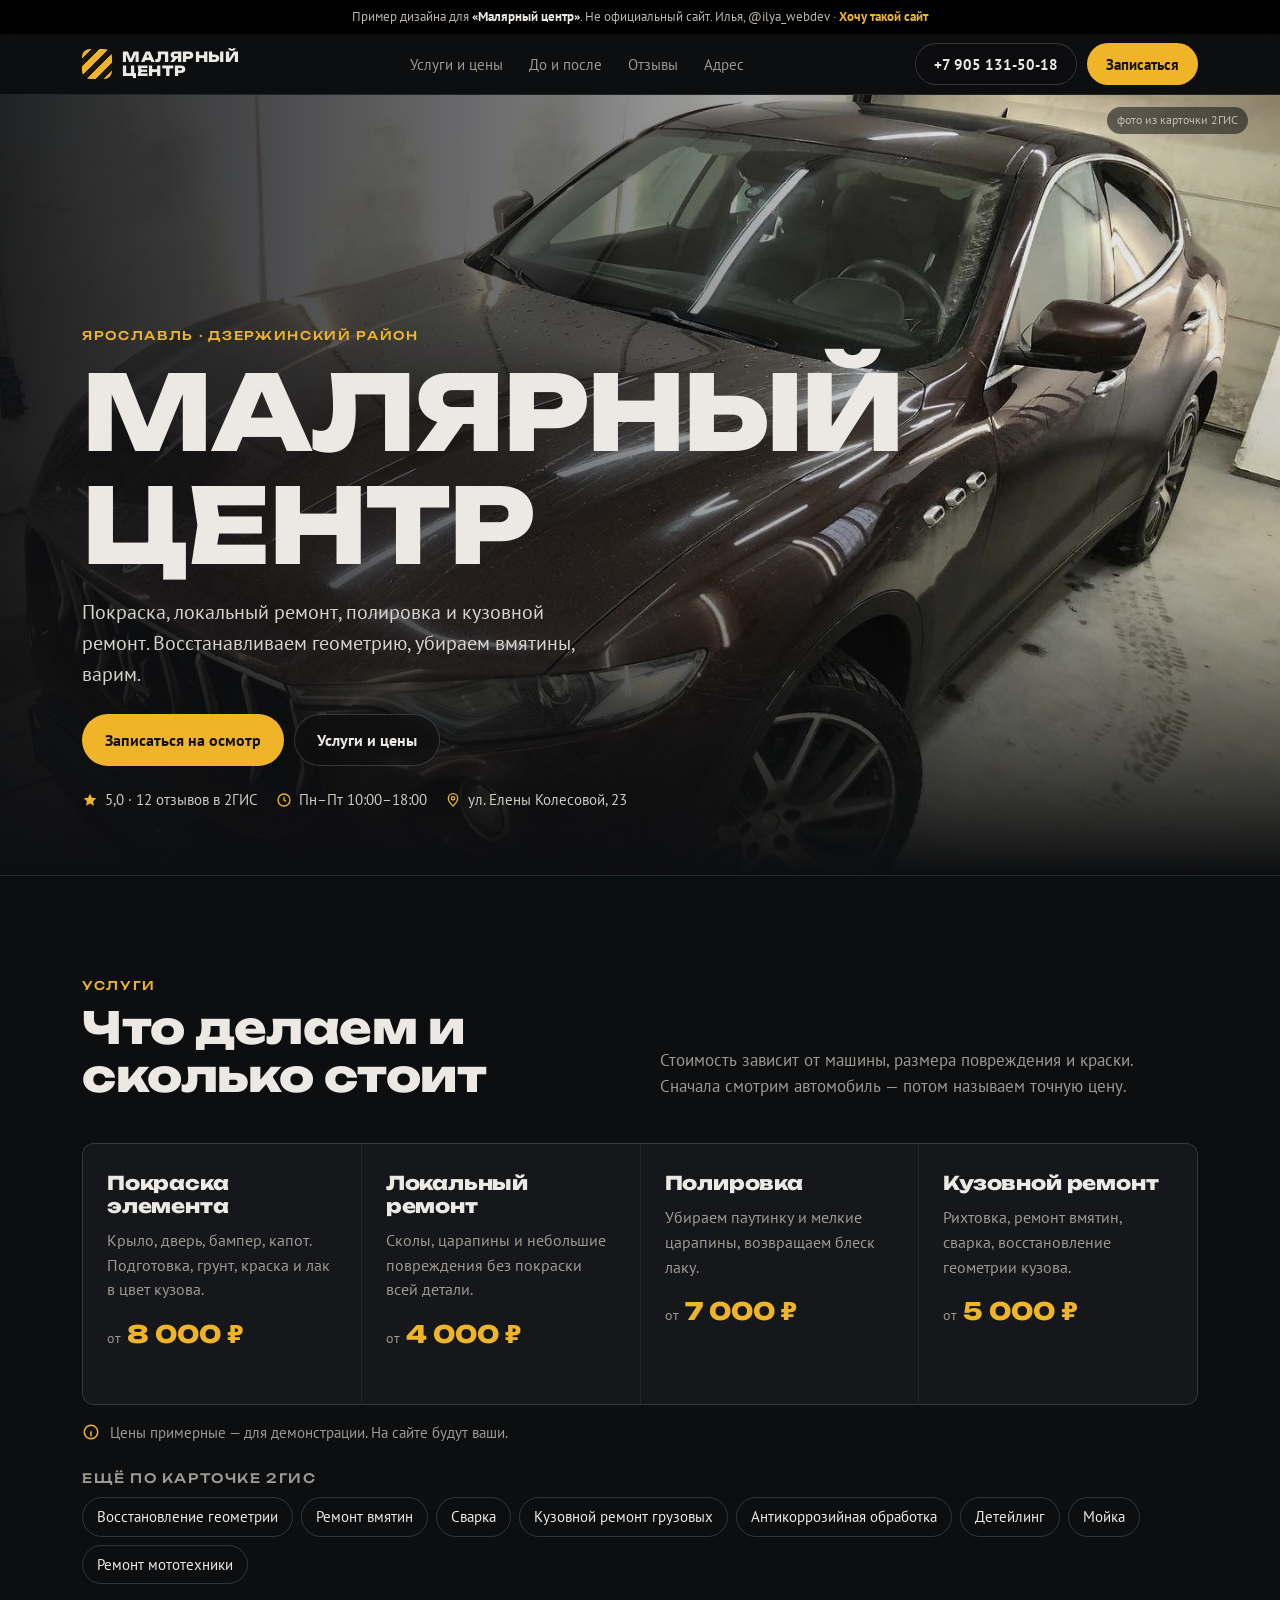
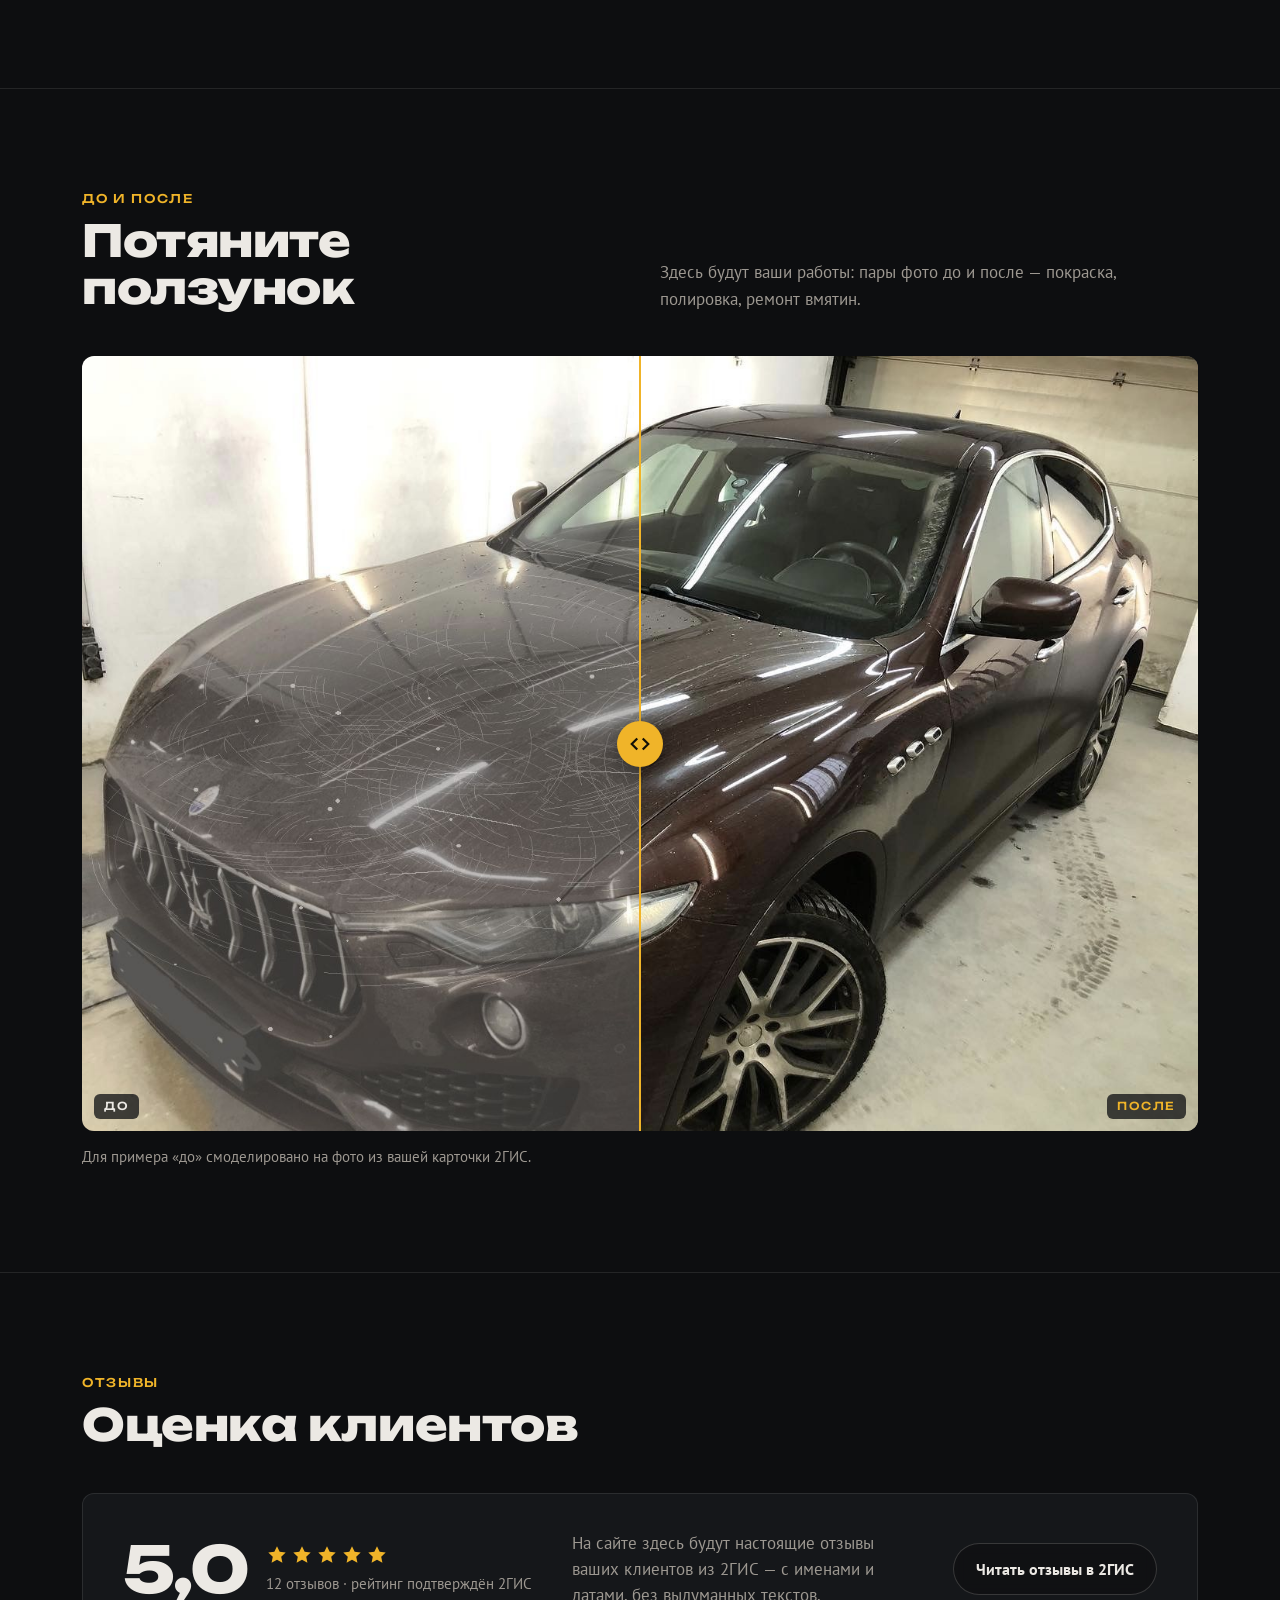
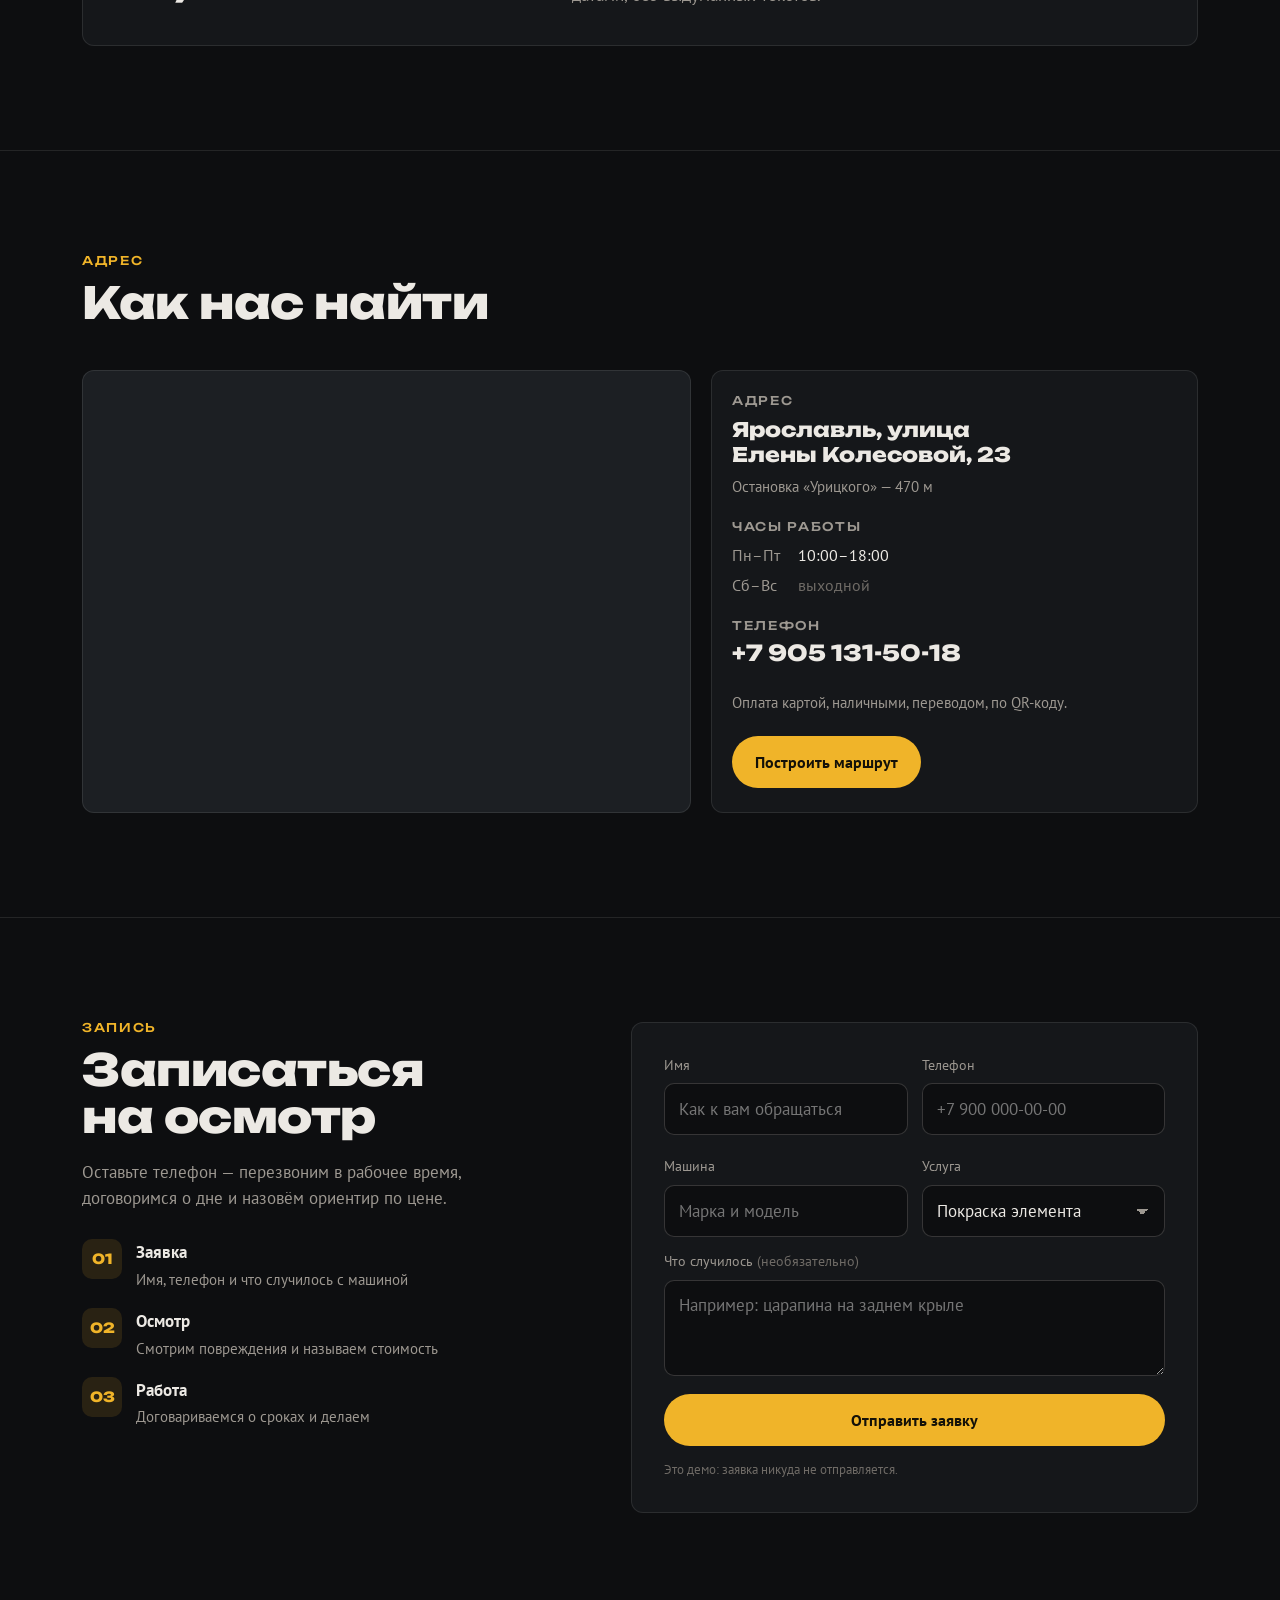
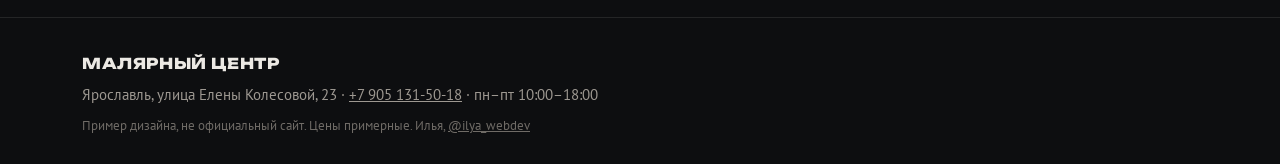
==== malyarnyy-2c8e/index.html @ be18c0d3 "Демо: malyarnyy-2c8e" ====
<!doctype html>
<html lang="ru">
<head>
<meta charset="utf-8">
<meta name="viewport" content="width=device-width, initial-scale=1, viewport-fit=cover">
<meta name="robots" content="noindex, nofollow">
<meta name="theme-color" content="#0d0e10">
<title>Малярный центр — покраска и кузовной ремонт · Ярославль</title>
<link rel="preload" as="image" href="img/car-m.jpg" media="(max-width: 760px)">
<link rel="preload" as="image" href="img/car.jpg" media="(min-width: 761px)">
<link rel="stylesheet" href="fonts/fonts.css">
<style>
:root{
  --bg:#0d0e10; --panel:#15171a; --panel-2:#1c1f23; --line:rgba(236,233,228,.1); --line-2:rgba(236,233,228,.18);
  --ink:#ece9e4; --muted:#9d9891; --dim:#6f6b66;
  --accent:#f0b429; --accent-ink:#141108; --accent-soft:rgba(240,180,41,.12);
  --head:"Unbounded",system-ui,sans-serif; --body:"PT Sans",system-ui,sans-serif;
  --r:12px; --pad:16px; --max:1180px;
}
*,*::before,*::after{box-sizing:border-box}
html{-webkit-text-size-adjust:100%;scroll-behavior:smooth;scroll-padding-top:72px}
body{margin:0;background:var(--bg);color:var(--ink);font:17px/1.55 var(--body);-webkit-font-smoothing:antialiased;
  padding-bottom:calc(76px + env(safe-area-inset-bottom))}
img{display:block;max-width:100%}
a{color:inherit}
h1,h2,h3{font-family:var(--head);font-weight:800;letter-spacing:-.01em;margin:0;line-height:1.08}
h2{font-size:clamp(26px,6.4vw,44px)}
.wrap{max-width:var(--max);margin:0 auto;padding:0 var(--pad)}
.eyebrow{font:500 12px/1 var(--head);letter-spacing:.14em;text-transform:uppercase;color:var(--accent)}
.muted{color:var(--muted)}
section{padding:64px 0;border-top:1px solid var(--line)}
.sec-head{display:grid;gap:12px;margin-bottom:28px}
.sec-head p{margin:0;max-width:58ch;color:var(--muted)}

/* кнопки */
.btn{display:inline-flex;align-items:center;justify-content:center;gap:10px;min-height:52px;padding:0 22px;border-radius:999px;
  font:700 16px/1 var(--body);text-decoration:none;border:1px solid transparent;cursor:pointer;white-space:nowrap;
  transition:transform .15s ease,background-color .2s ease,border-color .2s ease}
.btn:active{transform:scale(.98)}
.btn-primary{background:var(--accent);color:var(--accent-ink)}
.btn-primary:hover{background:#ffc53d}
.btn-ghost{background:rgba(13,14,16,.55);color:var(--ink);border-color:var(--line-2);-webkit-backdrop-filter:blur(6px);backdrop-filter:blur(6px)}
.btn-ghost:hover{border-color:var(--ink)}
.btn svg{width:18px;height:18px;flex:none}
:focus-visible{outline:2px solid var(--accent);outline-offset:3px}

/* плашка демо */
.demo{background:#000;color:#b9b4ad;font-size:13px;line-height:1.4;padding:8px var(--pad);text-align:center}
.demo b{color:var(--ink);font-weight:700}
.demo a{color:var(--accent);font-weight:700;text-decoration:none;white-space:nowrap}

/* шапка */
.top{position:sticky;top:0;z-index:20;background:rgba(13,14,16,.86);-webkit-backdrop-filter:blur(10px);backdrop-filter:blur(10px);
  border-bottom:1px solid var(--line)}
.top .wrap{display:flex;align-items:center;justify-content:space-between;gap:12px;height:60px}
.logo{display:flex;align-items:center;gap:10px;text-decoration:none;font:800 14px/1.05 var(--head);letter-spacing:.04em;text-transform:uppercase}
.logo i{width:30px;height:30px;border-radius:8px;background:repeating-linear-gradient(-45deg,var(--accent) 0 6px,#1a1708 6px 12px);flex:none}
.top nav{display:none;gap:26px;font-size:15px}
.top nav a{text-decoration:none;color:var(--muted)}
.top nav a:hover{color:var(--ink)}
.top .btn{min-height:42px;padding:0 18px;font-size:15px}
.top .call,.top .btn-primary{display:none}

/* первый экран */
/* телефон: фото целиком сверху, текст наезжает на его затемнённый низ; от 900 px — фото на весь первый экран */
.hero{position:relative;overflow:hidden;border-top:0;padding:0}
.hero picture{position:relative;display:block}
.hero picture img{width:100%;height:auto;aspect-ratio:1440/1000;object-fit:cover}
.hero picture::after{content:"";position:absolute;inset:0;background:linear-gradient(180deg,rgba(13,14,16,0) 45%,var(--bg) 100%)}
.hero .wrap{position:relative;z-index:1;width:100%;margin-top:-56px;padding-bottom:36px}
.hero h1{font-size:clamp(40px,11.5vw,104px);text-transform:uppercase;letter-spacing:-.02em;margin:14px 0 16px}
.hero p.lead{margin:0 0 24px;max-width:46ch;font-size:18px;color:#d7d3cd}
.hero .actions{display:grid;gap:10px}
.facts{display:flex;flex-wrap:wrap;gap:8px 18px;margin-top:22px;font-size:15px;color:#cfcac3}
.facts span{display:inline-flex;align-items:center;gap:7px}
.facts svg{width:16px;height:16px;color:var(--accent)}
.photo-note{position:absolute;right:var(--pad);top:12px;z-index:2;font-size:12px;color:rgba(236,233,228,.7);
  background:rgba(13,14,16,.55);padding:4px 10px;border-radius:999px}

/* услуги */
.services{display:grid;gap:1px;background:var(--line);border:1px solid var(--line);border-radius:var(--r);overflow:hidden}
.svc{background:var(--panel);padding:22px 20px;display:grid;gap:10px;align-content:start}
.svc h3{font-size:19px;line-height:1.2}
.svc p{margin:0;color:var(--muted);font-size:16px}
.price{display:flex;align-items:baseline;gap:6px;margin-top:4px;font-family:var(--head);font-weight:500}
.price small{font:400 14px var(--body);color:var(--muted)}
.price b{font-size:24px;font-weight:800;color:var(--accent)}
.price-note{display:flex;gap:10px;align-items:flex-start;margin:16px 0 0;font-size:15px;color:var(--muted)}
.price-note svg{width:18px;height:18px;flex:none;margin-top:2px;color:var(--accent)}
.also{margin-top:28px}
.also h3{font:500 13px/1 var(--head);letter-spacing:.12em;text-transform:uppercase;color:var(--muted);margin-bottom:12px}
.chips{display:flex;flex-wrap:wrap;gap:8px}
.chips span{border:1px solid var(--line-2);border-radius:999px;padding:7px 14px;font-size:15px}

/* до / после */
.ba{position:relative;border-radius:var(--r);overflow:hidden;aspect-ratio:1440/1000;background:#222;user-select:none;-webkit-user-select:none;touch-action:pan-y}
.ba img{position:absolute;inset:0;width:100%;height:100%;object-fit:cover;pointer-events:none}
.ba .after{clip-path:inset(0 0 0 var(--pos,50%))}
.ba .handle{position:absolute;top:0;bottom:0;left:var(--pos,50%);width:2px;margin-left:-1px;background:var(--accent);pointer-events:none}
.ba .knob{position:absolute;top:50%;left:50%;width:46px;height:46px;margin:-23px 0 0 -23px;border-radius:50%;background:var(--accent);
  color:var(--accent-ink);display:grid;place-items:center;box-shadow:0 6px 24px rgba(0,0,0,.45)}
.ba .knob svg{width:22px;height:22px}
.ba .tag{position:absolute;bottom:12px;font:500 11px/1 var(--head);letter-spacing:.14em;text-transform:uppercase;
  background:rgba(13,14,16,.75);padding:7px 10px;border-radius:6px;pointer-events:none}
.ba .tag.l{left:12px}.ba .tag.r{right:12px;color:var(--accent)}
.ba input{position:absolute;inset:0;width:100%;height:100%;margin:0;opacity:0;cursor:ew-resize}
.ba-note{margin:14px 0 0;font-size:15px;color:var(--muted)}

/* отзывы */
.rating{display:grid;gap:24px;background:var(--panel);border:1px solid var(--line);border-radius:var(--r);padding:28px 22px}
.score{display:flex;align-items:center;gap:18px}
.score b{font:800 64px/1 var(--head);letter-spacing:-.03em}
.stars{display:flex;gap:3px;color:var(--accent)}
.stars svg{width:22px;height:22px}
.score .muted{font-size:15px;margin-top:6px}
.rating p{margin:0;color:var(--muted);max-width:52ch}

/* адрес */
.place{display:grid;gap:20px}
.map{border-radius:var(--r);overflow:hidden;border:1px solid var(--line);aspect-ratio:4/3;background:var(--panel-2)}
.map iframe{width:100%;height:100%;border:0;filter:grayscale(.35) contrast(1.05)}
.info{display:grid;gap:22px;background:var(--panel);border:1px solid var(--line);border-radius:var(--r);padding:24px 20px}
.info h3{font:500 12px/1 var(--head);letter-spacing:.14em;text-transform:uppercase;color:var(--muted);margin-bottom:10px}
.info .addr{font:800 20px/1.25 var(--head)}
.hours{display:grid;grid-template-columns:auto 1fr;gap:6px 18px;margin:0;font-size:16px}
.hours dt{color:var(--muted)}
.hours dd{margin:0}
.hours .off{color:var(--dim)}
.info .row{display:flex;flex-wrap:wrap;gap:10px}
.tel{font:800 22px/1 var(--head);text-decoration:none}
.pay{margin:0;color:var(--muted);font-size:15px}

/* запись */
.book{display:grid;gap:28px}
form{display:grid;gap:14px;background:var(--panel);border:1px solid var(--line);border-radius:var(--r);padding:22px 18px}
label{display:grid;gap:7px;align-content:start;font-size:14px;color:var(--muted)}
a[href^="tel:"]{white-space:nowrap}
input,select,textarea{width:100%;min-height:52px;padding:13px 14px;border-radius:10px;border:1px solid var(--line-2);background:var(--bg);
  color:var(--ink);font:17px/1.3 var(--body);-webkit-appearance:none;appearance:none}
textarea{min-height:96px;resize:vertical}
select{background-image:linear-gradient(45deg,transparent 50%,var(--muted) 50%),linear-gradient(135deg,var(--muted) 50%,transparent 50%);
  background-position:calc(100% - 22px) 23px,calc(100% - 16px) 23px;background-size:6px 6px;background-repeat:no-repeat;padding-right:40px}
input:focus,select:focus,textarea:focus{outline:none;border-color:var(--accent);box-shadow:0 0 0 3px var(--accent-soft)}
input[aria-invalid="true"]{border-color:#e5484d}
.err{color:#ff7b7f;font-size:13px;min-height:0}
.two{display:grid;gap:14px}
form .btn{width:100%;margin-top:4px}
.legal{margin:0;font-size:13px;color:var(--dim)}
.done{display:none;text-align:center;padding:36px 18px;gap:12px;justify-items:center}
.done .ok{width:56px;height:56px;border-radius:50%;background:var(--accent);color:var(--accent-ink);display:grid;place-items:center}
.done .ok svg{width:28px;height:28px}
.done h3{font-size:22px}
.done p{margin:0;color:var(--muted)}
form.sent>*:not(.done){display:none}
form.sent .done{display:grid}
.steps{display:grid;gap:16px;margin:0;padding:0;list-style:none;counter-reset:s}
.steps li{display:grid;grid-template-columns:40px 1fr;gap:14px;align-items:start;counter-increment:s}
.steps li::before{content:counter(s,decimal-leading-zero);font:800 14px/40px var(--head);text-align:center;border-radius:10px;
  background:var(--accent-soft);color:var(--accent);height:40px}
.steps b{display:block;font-size:17px}
.steps span{color:var(--muted);font-size:15px}

/* подвал */
footer{border-top:1px solid var(--line);padding:36px 0 28px;color:var(--muted);font-size:15px}
footer .wrap{display:grid;gap:10px}
footer b{color:var(--ink);font:800 15px var(--head);text-transform:uppercase;letter-spacing:.04em}
footer small{color:var(--dim);font-size:13px}

/* нижняя панель на телефоне */
.dock{position:fixed;left:0;right:0;bottom:0;z-index:30;display:grid;grid-template-columns:1fr 1.4fr;gap:10px;
  padding:10px var(--pad) calc(10px + env(safe-area-inset-bottom));background:rgba(13,14,16,.94);border-top:1px solid var(--line);
  -webkit-backdrop-filter:blur(10px);backdrop-filter:blur(10px)}
.dock .btn{min-height:50px;padding:0 12px}

@media (min-width:600px){
  .hero .actions{display:flex;flex-wrap:wrap}
  .services{grid-template-columns:1fr 1fr}
  .two{grid-template-columns:1fr 1fr}
}
@media (min-width:900px){
  :root{--pad:32px}
  body{padding-bottom:0}
  .dock{display:none}
  .top nav{display:flex}
  .top .call,.top .btn-primary{display:inline-flex}
  .hero{min-height:min(88vh,780px);display:flex;align-items:flex-end}
  .hero picture{position:absolute;inset:0}
  .hero picture img{height:100%;aspect-ratio:auto;object-position:40% 45%}
  .hero picture::after{background:linear-gradient(90deg,rgba(13,14,16,.92) 0%,rgba(13,14,16,.55) 45%,rgba(13,14,16,.1) 75%),
    linear-gradient(180deg,rgba(13,14,16,0) 60%,var(--bg) 100%)}
  .hero .wrap{margin-top:0;padding-top:140px}
  section{padding:104px 0}
  .sec-head{grid-template-columns:1fr 1fr;align-items:end;gap:40px;margin-bottom:44px}
  .services{grid-template-columns:repeat(4,1fr)}
  .svc{padding:28px 24px;min-height:260px}
  .rating{grid-template-columns:auto 1fr auto;align-items:center;gap:40px;padding:36px 40px}
  .place{grid-template-columns:1.25fr 1fr;align-items:stretch}
  .map{aspect-ratio:auto;min-height:440px}
  .book{grid-template-columns:1fr 1.15fr;gap:56px;align-items:start}
  form{padding:32px}
  .hero .wrap{padding-bottom:64px}
  .hero p.lead{font-size:20px}
}
@media (prefers-reduced-motion:reduce){*{transition:none!important;scroll-behavior:auto!important}}
</style>
</head>
<body>

<div class="demo">Пример дизайна для <b>«Малярный центр»</b>. Не официальный сайт. Илья, @ilya_webdev · <a href="https://t.me/ilya_webdev" target="_blank" rel="noopener">Хочу такой сайт</a></div>

<header class="top">
  <div class="wrap">
    <a class="logo" href="#top"><i aria-hidden="true"></i><span>Малярный<br>центр</span></a>
    <nav aria-label="Разделы">
      <a href="#services">Услуги и цены</a><a href="#ba">До и после</a><a href="#reviews">Отзывы</a><a href="#place">Адрес</a>
    </nav>
    <div class="row" style="display:flex;gap:10px">
      <a class="btn btn-ghost call" href="tel:+79051315018">+7 905 131-50-18</a>
      <a class="btn btn-primary" href="#book">Записаться</a>
    </div>
  </div>
</header>

<main id="top">
  <section class="hero">
    <picture>
      <source media="(min-width: 761px)" srcset="img/car.jpg">
      <img src="img/car-m.jpg" alt="Автомобиль после покраски и полировки в боксе Малярного центра" width="820" height="569" fetchpriority="high">
    </picture>
    <span class="photo-note">фото из карточки 2ГИС</span>
    <div class="wrap">
      <div class="eyebrow">Ярославль · Дзержинский район</div>
      <h1>Малярный<br>центр</h1>
      <p class="lead">Покраска, локальный ремонт, полировка и кузовной ремонт. Восстанавливаем геометрию, убираем вмятины, варим.</p>
      <div class="actions">
        <a class="btn btn-primary" href="#book">Записаться на осмотр</a>
        <a class="btn btn-ghost" href="#services">Услуги и цены</a>
      </div>
      <div class="facts">
        <span><svg viewBox="0 0 24 24" fill="currentColor" aria-hidden="true"><path d="M12 2.5l2.9 6 6.6.8-4.9 4.6 1.3 6.6L12 17.3l-5.9 3.2 1.3-6.6-4.9-4.6 6.6-.8z"/></svg>5,0 · 12 отзывов в 2ГИС</span>
        <span><svg viewBox="0 0 24 24" fill="none" stroke="currentColor" stroke-width="2" aria-hidden="true"><circle cx="12" cy="12" r="9"/><path d="M12 7v5l3 2"/></svg>Пн–Пт 10:00–18:00</span>
        <span><svg viewBox="0 0 24 24" fill="none" stroke="currentColor" stroke-width="2" aria-hidden="true"><path d="M12 21s-7-6.2-7-11.5A7 7 0 0 1 19 9.5C19 14.8 12 21 12 21z"/><circle cx="12" cy="9.5" r="2.5"/></svg>ул. Елены Колесовой, 23</span>
      </div>
    </div>
  </section>

  <section id="services">
    <div class="wrap">
      <div class="sec-head">
        <div><div class="eyebrow">Услуги</div><h2 style="margin-top:12px">Что делаем и сколько стоит</h2></div>
        <p>Стоимость зависит от машины, размера повреждения и краски. Сначала смотрим автомобиль — потом называем точную цену.</p>
      </div>
      <div class="services">
        <article class="svc">
          <h3>Покраска элемента</h3>
          <p>Крыло, дверь, бампер, капот. Подготовка, грунт, краска и лак в цвет кузова.</p>
          <div class="price"><small>от</small><b>8&nbsp;000&nbsp;₽</b></div>
        </article>
        <article class="svc">
          <h3>Локальный ремонт</h3>
          <p>Сколы, царапины и небольшие повреждения без покраски всей детали.</p>
          <div class="price"><small>от</small><b>4&nbsp;000&nbsp;₽</b></div>
        </article>
        <article class="svc">
          <h3>Полировка</h3>
          <p>Убираем паутинку и мелкие царапины, возвращаем блеск лаку.</p>
          <div class="price"><small>от</small><b>7&nbsp;000&nbsp;₽</b></div>
        </article>
        <article class="svc">
          <h3>Кузовной ремонт</h3>
          <p>Рихтовка, ремонт вмятин, сварка, восстановление геометрии кузова.</p>
          <div class="price"><small>от</small><b>5&nbsp;000&nbsp;₽</b></div>
        </article>
      </div>
      <p class="price-note"><svg viewBox="0 0 24 24" fill="none" stroke="currentColor" stroke-width="2" aria-hidden="true"><circle cx="12" cy="12" r="9"/><path d="M12 8h.01M11 12h1v5h1"/></svg>Цены примерные — для демонстрации. На сайте будут ваши.</p>
      <div class="also">
        <h3>Ещё по карточке 2ГИС</h3>
        <div class="chips">
          <span>Восстановление геометрии</span><span>Ремонт вмятин</span><span>Сварка</span><span>Кузовной ремонт грузовых</span>
          <span>Антикоррозийная обработка</span><span>Детейлинг</span><span>Мойка</span><span>Ремонт мототехники</span>
        </div>
      </div>
    </div>
  </section>

  <section id="ba">
    <div class="wrap">
      <div class="sec-head">
        <div><div class="eyebrow">До и после</div><h2 style="margin-top:12px">Потяните ползунок</h2></div>
        <p>Здесь будут ваши работы: пары фото до и после — покраска, полировка, ремонт вмятин.</p>
      </div>
      <div class="ba" style="--pos:50%">
        <img src="img/before-m.jpg" srcset="img/before-m.jpg 820w, img/before.jpg 1440w" sizes="(min-width: 1180px) 1116px, 100vw" alt="До: тусклый лак с царапинами" loading="lazy" width="820" height="569">
        <img class="after" src="img/car-m.jpg" srcset="img/car-m.jpg 820w, img/car.jpg 1440w" sizes="(min-width: 1180px) 1116px, 100vw" alt="После: блестящий лак без царапин" loading="lazy" width="820" height="569">
        <span class="tag l">До</span><span class="tag r">После</span>
        <div class="handle"><div class="knob"><svg viewBox="0 0 24 24" fill="none" stroke="currentColor" stroke-width="2.4" aria-hidden="true"><path d="M9 6l-6 6 6 6M15 6l6 6-6 6"/></svg></div></div>
        <input type="range" min="0" max="100" value="50" aria-label="Сравнить до и после">
      </div>
      <p class="ba-note">Для примера «до» смоделировано на фото из вашей карточки 2ГИС.</p>
    </div>
  </section>

  <section id="reviews">
    <div class="wrap">
      <div class="sec-head">
        <div><div class="eyebrow">Отзывы</div><h2 style="margin-top:12px">Оценка клиентов</h2></div>
      </div>
      <div class="rating">
        <div class="score">
          <b>5,0</b>
          <div>
            <div class="stars" aria-label="5 из 5">
              <svg viewBox="0 0 24 24" fill="currentColor" aria-hidden="true"><path d="M12 2.5l2.9 6 6.6.8-4.9 4.6 1.3 6.6L12 17.3l-5.9 3.2 1.3-6.6-4.9-4.6 6.6-.8z"/></svg>
              <svg viewBox="0 0 24 24" fill="currentColor" aria-hidden="true"><path d="M12 2.5l2.9 6 6.6.8-4.9 4.6 1.3 6.6L12 17.3l-5.9 3.2 1.3-6.6-4.9-4.6 6.6-.8z"/></svg>
              <svg viewBox="0 0 24 24" fill="currentColor" aria-hidden="true"><path d="M12 2.5l2.9 6 6.6.8-4.9 4.6 1.3 6.6L12 17.3l-5.9 3.2 1.3-6.6-4.9-4.6 6.6-.8z"/></svg>
              <svg viewBox="0 0 24 24" fill="currentColor" aria-hidden="true"><path d="M12 2.5l2.9 6 6.6.8-4.9 4.6 1.3 6.6L12 17.3l-5.9 3.2 1.3-6.6-4.9-4.6 6.6-.8z"/></svg>
              <svg viewBox="0 0 24 24" fill="currentColor" aria-hidden="true"><path d="M12 2.5l2.9 6 6.6.8-4.9 4.6 1.3 6.6L12 17.3l-5.9 3.2 1.3-6.6-4.9-4.6 6.6-.8z"/></svg>
            </div>
            <div class="muted">12 отзывов · рейтинг подтверждён 2ГИС</div>
          </div>
        </div>
        <p>На сайте здесь будут настоящие отзывы ваших клиентов из 2ГИС — с именами и датами, без выдуманных текстов.</p>
        <a class="btn btn-ghost" href="https://2gis.ru/yaroslavl/firm/70000001117262435/tab/reviews" target="_blank" rel="noopener">Читать отзывы в 2ГИС</a>
      </div>
    </div>
  </section>

  <section id="place">
    <div class="wrap">
      <div class="sec-head">
        <div><div class="eyebrow">Адрес</div><h2 style="margin-top:12px">Как нас найти</h2></div>
      </div>
      <div class="place">
        <div class="map"><iframe loading="lazy" title="Карта: Ярославль, улица Елены Колесовой, 23"
          src="https://www.openstreetmap.org/export/embed.html?bbox=39.783554,57.671195,39.797554,57.678195&amp;layer=mapnik&amp;marker=57.674695,39.790554"></iframe></div>
        <div class="info">
          <div>
            <h3>Адрес</h3>
            <div class="addr">Ярославль, улица Елены&nbsp;Колесовой,&nbsp;23</div>
            <p class="pay" style="margin-top:8px">Остановка «Урицкого» — 470 м</p>
          </div>
          <div>
            <h3>Часы работы</h3>
            <dl class="hours">
              <dt>Пн–Пт</dt><dd>10:00–18:00</dd>
              <dt>Сб–Вс</dt><dd class="off">выходной</dd>
            </dl>
          </div>
          <div>
            <h3>Телефон</h3>
            <a class="tel" href="tel:+79051315018">+7 905 131-50-18</a>
          </div>
          <p class="pay">Оплата картой, наличными, переводом, по QR-коду.</p>
          <div class="row">
            <a class="btn btn-primary" href="https://2gis.ru/yaroslavl/firm/70000001117262435" target="_blank" rel="noopener">Построить маршрут</a>
          </div>
        </div>
      </div>
    </div>
  </section>

  <section id="book">
    <div class="wrap book">
      <div>
        <div class="eyebrow">Запись</div>
        <h2 style="margin:12px 0 18px">Записаться на&nbsp;осмотр</h2>
        <p class="muted" style="margin:0 0 28px;max-width:44ch">Оставьте телефон — перезвоним в рабочее время, договоримся о дне и назовём ориентир по цене.</p>
        <ol class="steps">
          <li><div><b>Заявка</b><span>Имя, телефон и что случилось с машиной</span></div></li>
          <li><div><b>Осмотр</b><span>Смотрим повреждения и называем стоимость</span></div></li>
          <li><div><b>Работа</b><span>Договариваемся о сроках и делаем</span></div></li>
        </ol>
      </div>
      <form id="form" novalidate>
        <div class="two">
          <label>Имя<input name="name" autocomplete="name" required maxlength="60" placeholder="Как к вам обращаться"></label>
          <label>Телефон<input name="phone" type="tel" inputmode="tel" autocomplete="tel" required maxlength="20" placeholder="+7 900 000-00-00"><span class="err" id="phone-err" aria-live="polite"></span></label>
        </div>
        <div class="two">
          <label>Машина<input name="car" maxlength="60" placeholder="Марка и модель"></label>
          <label>Услуга
            <select name="service">
              <option>Покраска элемента</option><option>Локальный ремонт</option><option>Полировка</option>
              <option>Кузовной ремонт</option><option>Пока не знаю — нужен осмотр</option>
            </select>
          </label>
        </div>
        <label><span>Что случилось <span style="color:var(--dim)">(необязательно)</span></span><textarea name="note" maxlength="500" placeholder="Например: царапина на заднем крыле"></textarea></label>
        <button class="btn btn-primary" type="submit">Отправить заявку</button>
        <p class="legal">Это демо: заявка никуда не отправляется.</p>
        <div class="done" role="status">
          <div class="ok"><svg viewBox="0 0 24 24" fill="none" stroke="currentColor" stroke-width="3" aria-hidden="true"><path d="M5 12.5l4.5 4.5L19 7.5"/></svg></div>
          <h3>Заявка отправлена</h3>
          <p>Перезвоним в рабочее время: пн–пт, 10:00–18:00.</p>
          <p style="font-size:13px;color:var(--dim)">Демо: на настоящем сайте заявка придёт вам в Telegram или на почту.</p>
        </div>
      </form>
    </div>
  </section>
</main>

<footer>
  <div class="wrap">
    <b>Малярный центр</b>
    <span>Ярославль, улица Елены Колесовой, 23 · <a href="tel:+79051315018">+7 905 131-50-18</a> · пн–пт 10:00–18:00</span>
    <small>Пример дизайна, не официальный сайт. Цены примерные. Илья, <a href="https://t.me/ilya_webdev" target="_blank" rel="noopener">@ilya_webdev</a></small>
  </div>
</footer>

<div class="dock">
  <a class="btn btn-ghost" href="tel:+79051315018"><svg viewBox="0 0 24 24" fill="none" stroke="currentColor" stroke-width="2" aria-hidden="true"><path d="M5 4h4l2 5-2.5 1.5a11 11 0 0 0 5 5L15 13l5 2v4a2 2 0 0 1-2 2A16 16 0 0 1 3 6a2 2 0 0 1 2-2"/></svg>Позвонить</a>
  <a class="btn btn-primary" href="#book">Записаться</a>
</div>

<script>
// до / после: ползунок двигает границу кадров
const ba = document.querySelector(".ba"), range = ba.querySelector("input");
range.addEventListener("input", () => ba.style.setProperty("--pos", range.value + "%"));

// запись: проверка телефона, в демо — только экран «заявка отправлена»
const form = document.getElementById("form"), phone = form.phone, err = document.getElementById("phone-err");
const okPhone = v => /^\d{10,11}$/.test(v.replace(/\D/g, ""));
phone.addEventListener("input", () => { if (okPhone(phone.value)) { phone.removeAttribute("aria-invalid"); err.textContent = ""; } });
form.addEventListener("submit", e => {
  e.preventDefault();
  if (!form.name.value.trim()) { form.name.focus(); form.name.setAttribute("aria-invalid", "true"); return; }
  form.name.removeAttribute("aria-invalid");
  if (!okPhone(phone.value)) { phone.setAttribute("aria-invalid", "true"); err.textContent = "Номер из 10–11 цифр"; phone.focus(); return; }
  form.classList.add("sent");
  form.scrollIntoView({ block: "center", behavior: matchMedia("(prefers-reduced-motion: reduce)").matches ? "auto" : "smooth" });
});
</script>
</body>
</html>
---- malyarnyy-2c8e/fonts/fonts.css ----
@font-face {
  font-family: 'Unbounded';
  font-style: normal;
  font-weight: 500;
  font-display: swap;
  src: url(Yq6W-LOTXCb04q32xlpwv8ZfrxE.woff2) format('woff2');
  unicode-range: U+0301, U+0400-045F, U+0490-0491, U+04B0-04B1, U+2116;
}
@font-face {
  font-family: 'Unbounded';
  font-style: normal;
  font-weight: 500;
  font-display: swap;
  src: url(Yq6W-LOTXCb04q32xlpwu8Zf.woff2) format('woff2');
  unicode-range: U+0000-00FF, U+0131, U+0152-0153, U+02BB-02BC, U+02C6, U+02DA, U+02DC, U+0304, U+0308, U+0329, U+2000-206F, U+20AC, U+2122, U+2191, U+2193, U+2212, U+2215, U+FEFF, U+FFFD;
}
@font-face {
  font-family: 'Unbounded';
  font-style: normal;
  font-weight: 800;
  font-display: swap;
  src: url(Yq6W-LOTXCb04q32xlpwv8ZfrxE.woff2) format('woff2');
  unicode-range: U+0301, U+0400-045F, U+0490-0491, U+04B0-04B1, U+2116;
}
@font-face {
  font-family: 'Unbounded';
  font-style: normal;
  font-weight: 800;
  font-display: swap;
  src: url(Yq6W-LOTXCb04q32xlpwu8Zf.woff2) format('woff2');
  unicode-range: U+0000-00FF, U+0131, U+0152-0153, U+02BB-02BC, U+02C6, U+02DA, U+02DC, U+0304, U+0308, U+0329, U+2000-206F, U+20AC, U+2122, U+2191, U+2193, U+2212, U+2215, U+FEFF, U+FFFD;
}
@font-face {
  font-family: 'PT Sans';
  font-style: normal;
  font-weight: 400;
  font-display: swap;
  src: url(jizaRExUiTo99u79D0aExdGM.woff2) format('woff2');
  unicode-range: U+0301, U+0400-045F, U+0490-0491, U+04B0-04B1, U+2116;
}
@font-face {
  font-family: 'PT Sans';
  font-style: normal;
  font-weight: 400;
  font-display: swap;
  src: url(jizaRExUiTo99u79D0KExQ.woff2) format('woff2');
  unicode-range: U+0000-00FF, U+0131, U+0152-0153, U+02BB-02BC, U+02C6, U+02DA, U+02DC, U+0304, U+0308, U+0329, U+2000-206F, U+20AC, U+2122, U+2191, U+2193, U+2212, U+2215, U+FEFF, U+FFFD;
}
@font-face {
  font-family: 'PT Sans';
  font-style: normal;
  font-weight: 700;
  font-display: swap;
  src: url(jizfRExUiTo99u79B_mh0OqtLQ0Z.woff2) format('woff2');
  unicode-range: U+0301, U+0400-045F, U+0490-0491, U+04B0-04B1, U+2116;
}
@font-face {
  font-family: 'PT Sans';
  font-style: normal;
  font-weight: 700;
  font-display: swap;
  src: url(jizfRExUiTo99u79B_mh0O6tLQ.woff2) format('woff2');
  unicode-range: U+0000-00FF, U+0131, U+0152-0153, U+02BB-02BC, U+02C6, U+02DA, U+02DC, U+0304, U+0308, U+0329, U+2000-206F, U+20AC, U+2122, U+2191, U+2193, U+2212, U+2215, U+FEFF, U+FFFD;
}
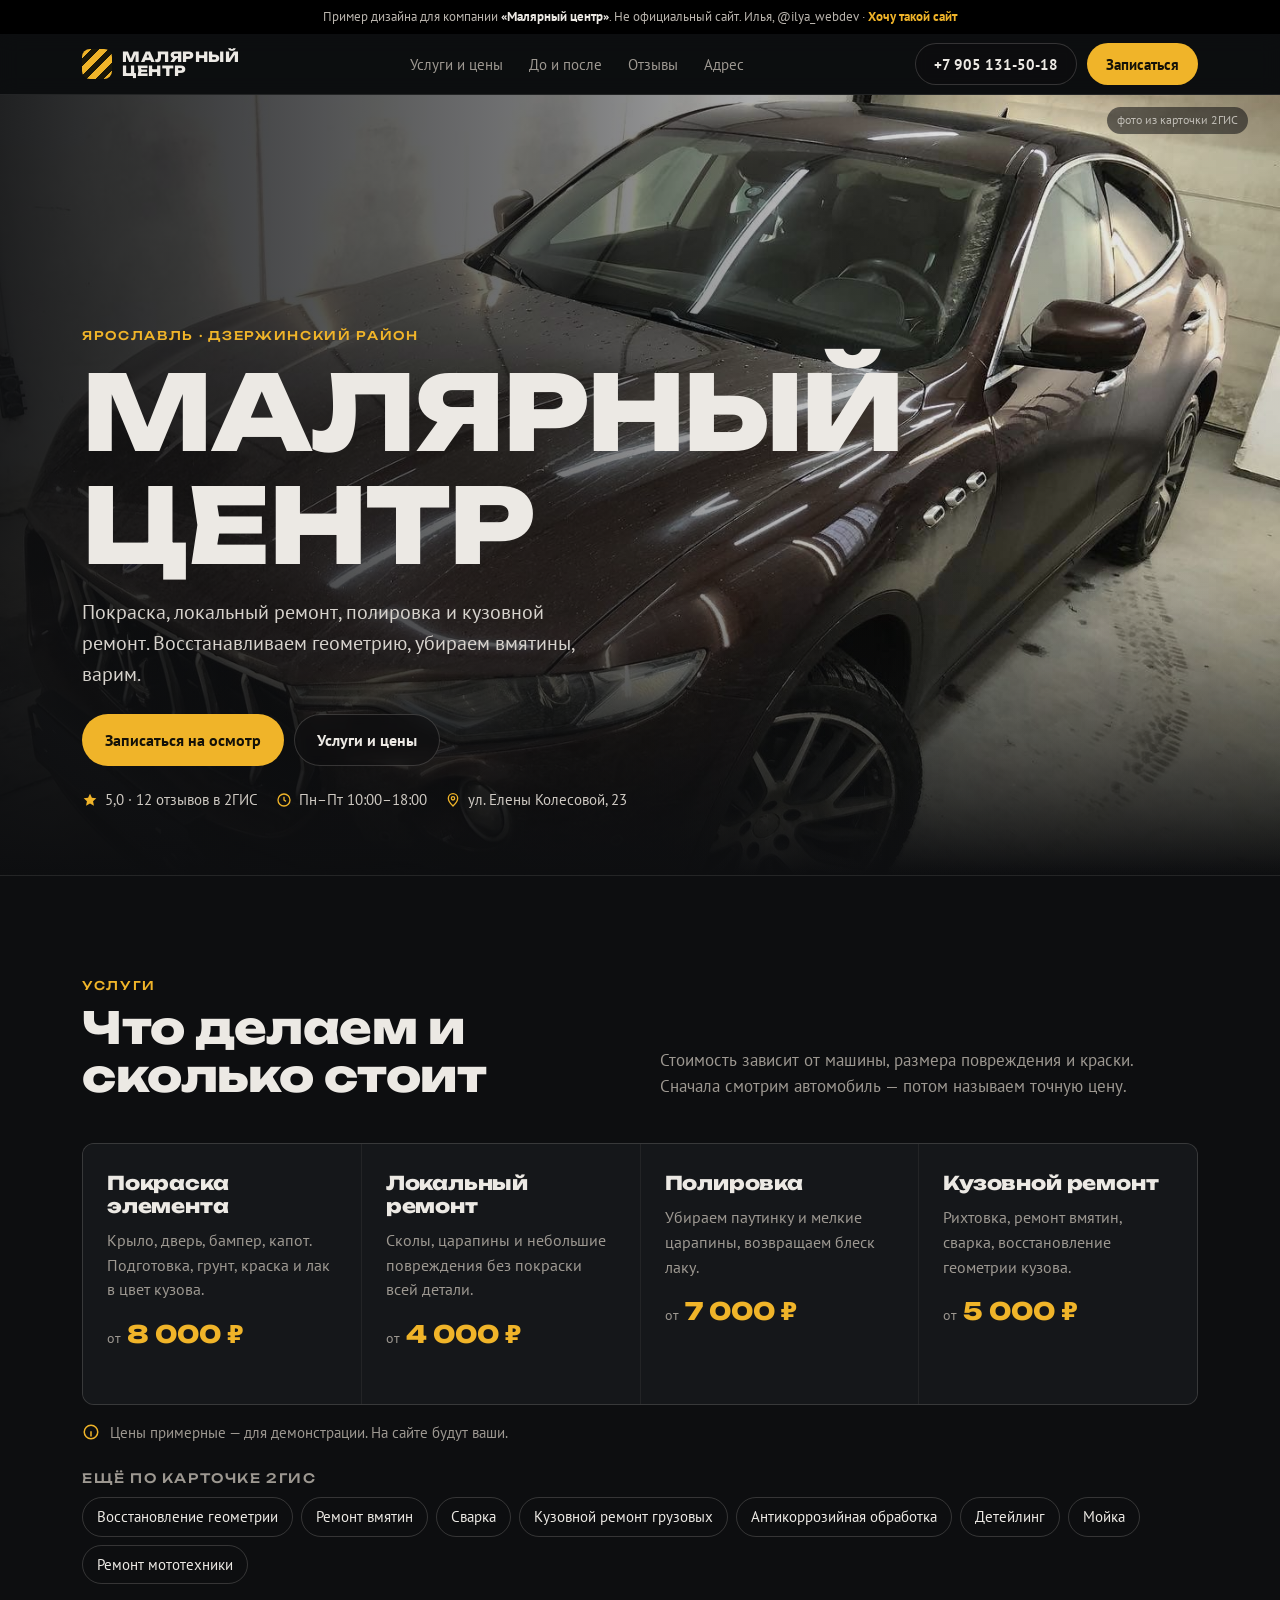
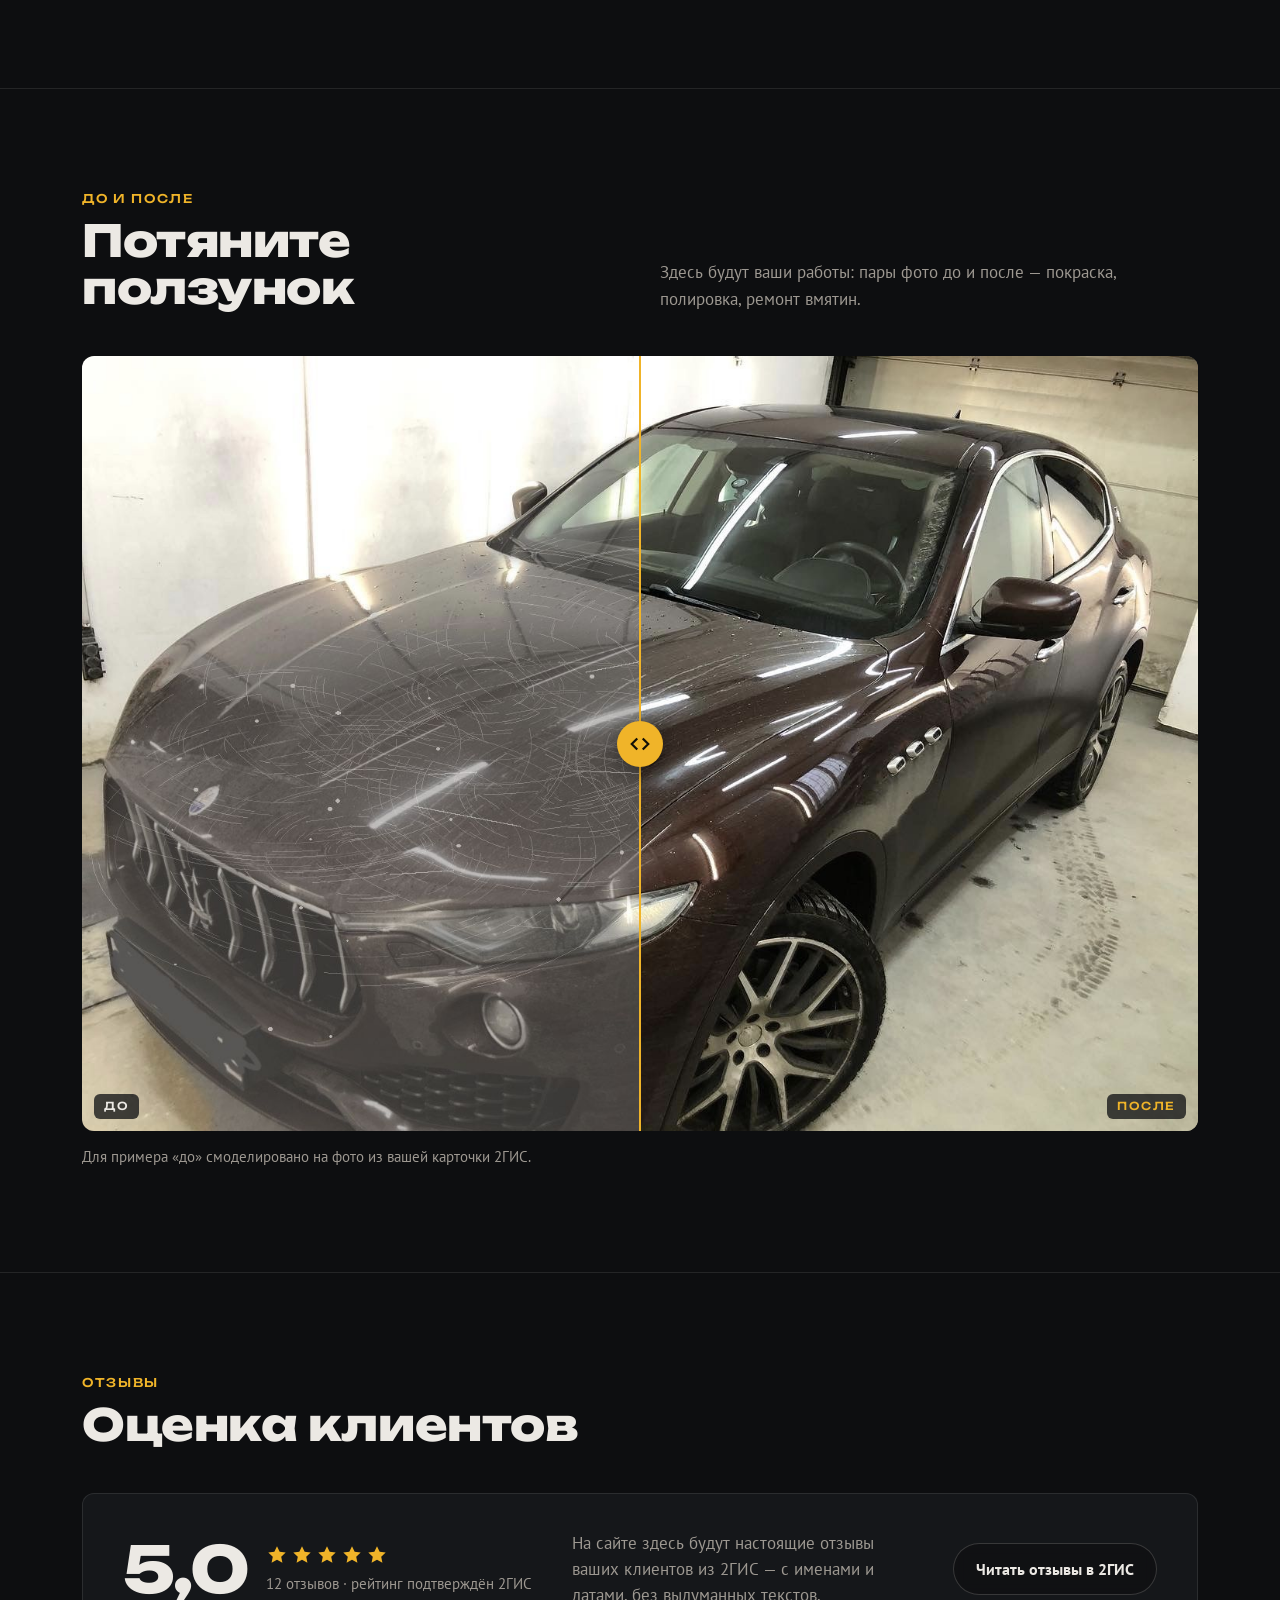
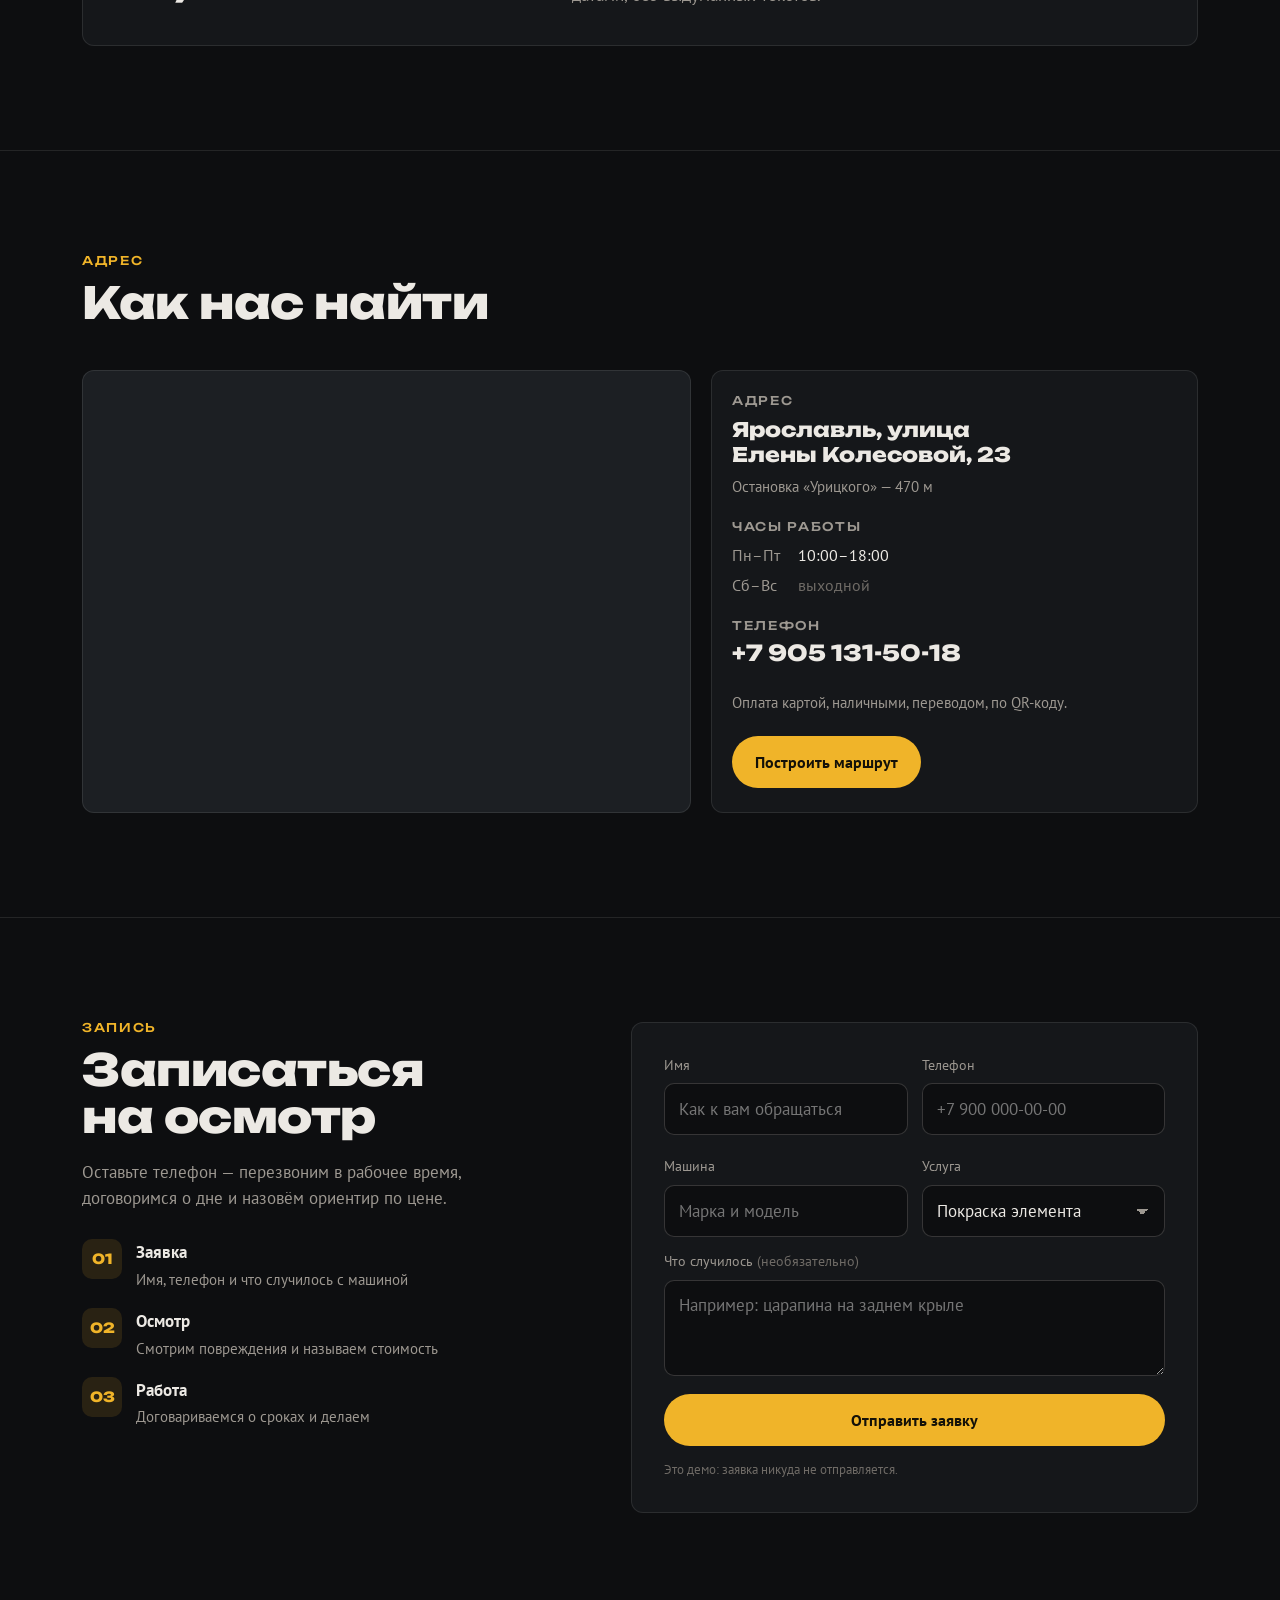
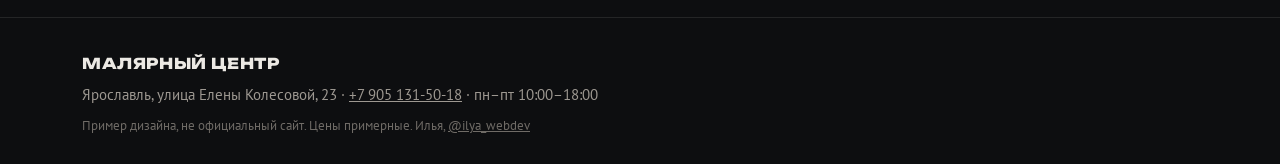
==== commit ba3eecf9: "Демо malyarnyy-2c8e: плашка «для компании»" ====
--- a/malyarnyy-2c8e/index.html
+++ b/malyarnyy-2c8e/index.html
@@ -1,434 +1,434 @@
-<!doctype html>
-<html lang="ru">
-<head>
-<meta charset="utf-8">
-<meta name="viewport" content="width=device-width, initial-scale=1, viewport-fit=cover">
-<meta name="robots" content="noindex, nofollow">
-<meta name="theme-color" content="#0d0e10">
-<title>Малярный центр — покраска и кузовной ремонт · Ярославль</title>
-<link rel="preload" as="image" href="img/car-m.jpg" media="(max-width: 760px)">
-<link rel="preload" as="image" href="img/car.jpg" media="(min-width: 761px)">
-<link rel="stylesheet" href="fonts/fonts.css">
-<style>
-:root{
-  --bg:#0d0e10; --panel:#15171a; --panel-2:#1c1f23; --line:rgba(236,233,228,.1); --line-2:rgba(236,233,228,.18);
-  --ink:#ece9e4; --muted:#9d9891; --dim:#6f6b66;
-  --accent:#f0b429; --accent-ink:#141108; --accent-soft:rgba(240,180,41,.12);
-  --head:"Unbounded",system-ui,sans-serif; --body:"PT Sans",system-ui,sans-serif;
-  --r:12px; --pad:16px; --max:1180px;
-}
-*,*::before,*::after{box-sizing:border-box}
-html{-webkit-text-size-adjust:100%;scroll-behavior:smooth;scroll-padding-top:72px}
-body{margin:0;background:var(--bg);color:var(--ink);font:17px/1.55 var(--body);-webkit-font-smoothing:antialiased;
-  padding-bottom:calc(76px + env(safe-area-inset-bottom))}
-img{display:block;max-width:100%}
-a{color:inherit}
-h1,h2,h3{font-family:var(--head);font-weight:800;letter-spacing:-.01em;margin:0;line-height:1.08}
-h2{font-size:clamp(26px,6.4vw,44px)}
-.wrap{max-width:var(--max);margin:0 auto;padding:0 var(--pad)}
-.eyebrow{font:500 12px/1 var(--head);letter-spacing:.14em;text-transform:uppercase;color:var(--accent)}
-.muted{color:var(--muted)}
-section{padding:64px 0;border-top:1px solid var(--line)}
-.sec-head{display:grid;gap:12px;margin-bottom:28px}
-.sec-head p{margin:0;max-width:58ch;color:var(--muted)}
-
-/* кнопки */
-.btn{display:inline-flex;align-items:center;justify-content:center;gap:10px;min-height:52px;padding:0 22px;border-radius:999px;
-  font:700 16px/1 var(--body);text-decoration:none;border:1px solid transparent;cursor:pointer;white-space:nowrap;
-  transition:transform .15s ease,background-color .2s ease,border-color .2s ease}
-.btn:active{transform:scale(.98)}
-.btn-primary{background:var(--accent);color:var(--accent-ink)}
-.btn-primary:hover{background:#ffc53d}
-.btn-ghost{background:rgba(13,14,16,.55);color:var(--ink);border-color:var(--line-2);-webkit-backdrop-filter:blur(6px);backdrop-filter:blur(6px)}
-.btn-ghost:hover{border-color:var(--ink)}
-.btn svg{width:18px;height:18px;flex:none}
-:focus-visible{outline:2px solid var(--accent);outline-offset:3px}
-
-/* плашка демо */
-.demo{background:#000;color:#b9b4ad;font-size:13px;line-height:1.4;padding:8px var(--pad);text-align:center}
-.demo b{color:var(--ink);font-weight:700}
-.demo a{color:var(--accent);font-weight:700;text-decoration:none;white-space:nowrap}
-
-/* шапка */
-.top{position:sticky;top:0;z-index:20;background:rgba(13,14,16,.86);-webkit-backdrop-filter:blur(10px);backdrop-filter:blur(10px);
-  border-bottom:1px solid var(--line)}
-.top .wrap{display:flex;align-items:center;justify-content:space-between;gap:12px;height:60px}
-.logo{display:flex;align-items:center;gap:10px;text-decoration:none;font:800 14px/1.05 var(--head);letter-spacing:.04em;text-transform:uppercase}
-.logo i{width:30px;height:30px;border-radius:8px;background:repeating-linear-gradient(-45deg,var(--accent) 0 6px,#1a1708 6px 12px);flex:none}
-.top nav{display:none;gap:26px;font-size:15px}
-.top nav a{text-decoration:none;color:var(--muted)}
-.top nav a:hover{color:var(--ink)}
-.top .btn{min-height:42px;padding:0 18px;font-size:15px}
-.top .call,.top .btn-primary{display:none}
-
-/* первый экран */
-/* телефон: фото целиком сверху, текст наезжает на его затемнённый низ; от 900 px — фото на весь первый экран */
-.hero{position:relative;overflow:hidden;border-top:0;padding:0}
-.hero picture{position:relative;display:block}
-.hero picture img{width:100%;height:auto;aspect-ratio:1440/1000;object-fit:cover}
-.hero picture::after{content:"";position:absolute;inset:0;background:linear-gradient(180deg,rgba(13,14,16,0) 45%,var(--bg) 100%)}
-.hero .wrap{position:relative;z-index:1;width:100%;margin-top:-56px;padding-bottom:36px}
-.hero h1{font-size:clamp(40px,11.5vw,104px);text-transform:uppercase;letter-spacing:-.02em;margin:14px 0 16px}
-.hero p.lead{margin:0 0 24px;max-width:46ch;font-size:18px;color:#d7d3cd}
-.hero .actions{display:grid;gap:10px}
-.facts{display:flex;flex-wrap:wrap;gap:8px 18px;margin-top:22px;font-size:15px;color:#cfcac3}
-.facts span{display:inline-flex;align-items:center;gap:7px}
-.facts svg{width:16px;height:16px;color:var(--accent)}
-.photo-note{position:absolute;right:var(--pad);top:12px;z-index:2;font-size:12px;color:rgba(236,233,228,.7);
-  background:rgba(13,14,16,.55);padding:4px 10px;border-radius:999px}
-
-/* услуги */
-.services{display:grid;gap:1px;background:var(--line);border:1px solid var(--line);border-radius:var(--r);overflow:hidden}
-.svc{background:var(--panel);padding:22px 20px;display:grid;gap:10px;align-content:start}
-.svc h3{font-size:19px;line-height:1.2}
-.svc p{margin:0;color:var(--muted);font-size:16px}
-.price{display:flex;align-items:baseline;gap:6px;margin-top:4px;font-family:var(--head);font-weight:500}
-.price small{font:400 14px var(--body);color:var(--muted)}
-.price b{font-size:24px;font-weight:800;color:var(--accent)}
-.price-note{display:flex;gap:10px;align-items:flex-start;margin:16px 0 0;font-size:15px;color:var(--muted)}
-.price-note svg{width:18px;height:18px;flex:none;margin-top:2px;color:var(--accent)}
-.also{margin-top:28px}
-.also h3{font:500 13px/1 var(--head);letter-spacing:.12em;text-transform:uppercase;color:var(--muted);margin-bottom:12px}
-.chips{display:flex;flex-wrap:wrap;gap:8px}
-.chips span{border:1px solid var(--line-2);border-radius:999px;padding:7px 14px;font-size:15px}
-
-/* до / после */
-.ba{position:relative;border-radius:var(--r);overflow:hidden;aspect-ratio:1440/1000;background:#222;user-select:none;-webkit-user-select:none;touch-action:pan-y}
-.ba img{position:absolute;inset:0;width:100%;height:100%;object-fit:cover;pointer-events:none}
-.ba .after{clip-path:inset(0 0 0 var(--pos,50%))}
-.ba .handle{position:absolute;top:0;bottom:0;left:var(--pos,50%);width:2px;margin-left:-1px;background:var(--accent);pointer-events:none}
-.ba .knob{position:absolute;top:50%;left:50%;width:46px;height:46px;margin:-23px 0 0 -23px;border-radius:50%;background:var(--accent);
-  color:var(--accent-ink);display:grid;place-items:center;box-shadow:0 6px 24px rgba(0,0,0,.45)}
-.ba .knob svg{width:22px;height:22px}
-.ba .tag{position:absolute;bottom:12px;font:500 11px/1 var(--head);letter-spacing:.14em;text-transform:uppercase;
-  background:rgba(13,14,16,.75);padding:7px 10px;border-radius:6px;pointer-events:none}
-.ba .tag.l{left:12px}.ba .tag.r{right:12px;color:var(--accent)}
-.ba input{position:absolute;inset:0;width:100%;height:100%;margin:0;opacity:0;cursor:ew-resize}
-.ba-note{margin:14px 0 0;font-size:15px;color:var(--muted)}
-
-/* отзывы */
-.rating{display:grid;gap:24px;background:var(--panel);border:1px solid var(--line);border-radius:var(--r);padding:28px 22px}
-.score{display:flex;align-items:center;gap:18px}
-.score b{font:800 64px/1 var(--head);letter-spacing:-.03em}
-.stars{display:flex;gap:3px;color:var(--accent)}
-.stars svg{width:22px;height:22px}
-.score .muted{font-size:15px;margin-top:6px}
-.rating p{margin:0;color:var(--muted);max-width:52ch}
-
-/* адрес */
-.place{display:grid;gap:20px}
-.map{border-radius:var(--r);overflow:hidden;border:1px solid var(--line);aspect-ratio:4/3;background:var(--panel-2)}
-.map iframe{width:100%;height:100%;border:0;filter:grayscale(.35) contrast(1.05)}
-.info{display:grid;gap:22px;background:var(--panel);border:1px solid var(--line);border-radius:var(--r);padding:24px 20px}
-.info h3{font:500 12px/1 var(--head);letter-spacing:.14em;text-transform:uppercase;color:var(--muted);margin-bottom:10px}
-.info .addr{font:800 20px/1.25 var(--head)}
-.hours{display:grid;grid-template-columns:auto 1fr;gap:6px 18px;margin:0;font-size:16px}
-.hours dt{color:var(--muted)}
-.hours dd{margin:0}
-.hours .off{color:var(--dim)}
-.info .row{display:flex;flex-wrap:wrap;gap:10px}
-.tel{font:800 22px/1 var(--head);text-decoration:none}
-.pay{margin:0;color:var(--muted);font-size:15px}
-
-/* запись */
-.book{display:grid;gap:28px}
-form{display:grid;gap:14px;background:var(--panel);border:1px solid var(--line);border-radius:var(--r);padding:22px 18px}
-label{display:grid;gap:7px;align-content:start;font-size:14px;color:var(--muted)}
-a[href^="tel:"]{white-space:nowrap}
-input,select,textarea{width:100%;min-height:52px;padding:13px 14px;border-radius:10px;border:1px solid var(--line-2);background:var(--bg);
-  color:var(--ink);font:17px/1.3 var(--body);-webkit-appearance:none;appearance:none}
-textarea{min-height:96px;resize:vertical}
-select{background-image:linear-gradient(45deg,transparent 50%,var(--muted) 50%),linear-gradient(135deg,var(--muted) 50%,transparent 50%);
-  background-position:calc(100% - 22px) 23px,calc(100% - 16px) 23px;background-size:6px 6px;background-repeat:no-repeat;padding-right:40px}
-input:focus,select:focus,textarea:focus{outline:none;border-color:var(--accent);box-shadow:0 0 0 3px var(--accent-soft)}
-input[aria-invalid="true"]{border-color:#e5484d}
-.err{color:#ff7b7f;font-size:13px;min-height:0}
-.two{display:grid;gap:14px}
-form .btn{width:100%;margin-top:4px}
-.legal{margin:0;font-size:13px;color:var(--dim)}
-.done{display:none;text-align:center;padding:36px 18px;gap:12px;justify-items:center}
-.done .ok{width:56px;height:56px;border-radius:50%;background:var(--accent);color:var(--accent-ink);display:grid;place-items:center}
-.done .ok svg{width:28px;height:28px}
-.done h3{font-size:22px}
-.done p{margin:0;color:var(--muted)}
-form.sent>*:not(.done){display:none}
-form.sent .done{display:grid}
-.steps{display:grid;gap:16px;margin:0;padding:0;list-style:none;counter-reset:s}
-.steps li{display:grid;grid-template-columns:40px 1fr;gap:14px;align-items:start;counter-increment:s}
-.steps li::before{content:counter(s,decimal-leading-zero);font:800 14px/40px var(--head);text-align:center;border-radius:10px;
-  background:var(--accent-soft);color:var(--accent);height:40px}
-.steps b{display:block;font-size:17px}
-.steps span{color:var(--muted);font-size:15px}
-
-/* подвал */
-footer{border-top:1px solid var(--line);padding:36px 0 28px;color:var(--muted);font-size:15px}
-footer .wrap{display:grid;gap:10px}
-footer b{color:var(--ink);font:800 15px var(--head);text-transform:uppercase;letter-spacing:.04em}
-footer small{color:var(--dim);font-size:13px}
-
-/* нижняя панель на телефоне */
-.dock{position:fixed;left:0;right:0;bottom:0;z-index:30;display:grid;grid-template-columns:1fr 1.4fr;gap:10px;
-  padding:10px var(--pad) calc(10px + env(safe-area-inset-bottom));background:rgba(13,14,16,.94);border-top:1px solid var(--line);
-  -webkit-backdrop-filter:blur(10px);backdrop-filter:blur(10px)}
-.dock .btn{min-height:50px;padding:0 12px}
-
-@media (min-width:600px){
-  .hero .actions{display:flex;flex-wrap:wrap}
-  .services{grid-template-columns:1fr 1fr}
-  .two{grid-template-columns:1fr 1fr}
-}
-@media (min-width:900px){
-  :root{--pad:32px}
-  body{padding-bottom:0}
-  .dock{display:none}
-  .top nav{display:flex}
-  .top .call,.top .btn-primary{display:inline-flex}
-  .hero{min-height:min(88vh,780px);display:flex;align-items:flex-end}
-  .hero picture{position:absolute;inset:0}
-  .hero picture img{height:100%;aspect-ratio:auto;object-position:40% 45%}
-  .hero picture::after{background:linear-gradient(90deg,rgba(13,14,16,.92) 0%,rgba(13,14,16,.55) 45%,rgba(13,14,16,.1) 75%),
-    linear-gradient(180deg,rgba(13,14,16,0) 60%,var(--bg) 100%)}
-  .hero .wrap{margin-top:0;padding-top:140px}
-  section{padding:104px 0}
-  .sec-head{grid-template-columns:1fr 1fr;align-items:end;gap:40px;margin-bottom:44px}
-  .services{grid-template-columns:repeat(4,1fr)}
-  .svc{padding:28px 24px;min-height:260px}
-  .rating{grid-template-columns:auto 1fr auto;align-items:center;gap:40px;padding:36px 40px}
-  .place{grid-template-columns:1.25fr 1fr;align-items:stretch}
-  .map{aspect-ratio:auto;min-height:440px}
-  .book{grid-template-columns:1fr 1.15fr;gap:56px;align-items:start}
-  form{padding:32px}
-  .hero .wrap{padding-bottom:64px}
-  .hero p.lead{font-size:20px}
-}
-@media (prefers-reduced-motion:reduce){*{transition:none!important;scroll-behavior:auto!important}}
-</style>
-</head>
-<body>
-
-<div class="demo">Пример дизайна для <b>«Малярный центр»</b>. Не официальный сайт. Илья, @ilya_webdev · <a href="https://t.me/ilya_webdev" target="_blank" rel="noopener">Хочу такой сайт</a></div>
-
-<header class="top">
-  <div class="wrap">
-    <a class="logo" href="#top"><i aria-hidden="true"></i><span>Малярный<br>центр</span></a>
-    <nav aria-label="Разделы">
-      <a href="#services">Услуги и цены</a><a href="#ba">До и после</a><a href="#reviews">Отзывы</a><a href="#place">Адрес</a>
-    </nav>
-    <div class="row" style="display:flex;gap:10px">
-      <a class="btn btn-ghost call" href="tel:+79051315018">+7 905 131-50-18</a>
-      <a class="btn btn-primary" href="#book">Записаться</a>
-    </div>
-  </div>
-</header>
-
-<main id="top">
-  <section class="hero">
-    <picture>
-      <source media="(min-width: 761px)" srcset="img/car.jpg">
-      <img src="img/car-m.jpg" alt="Автомобиль после покраски и полировки в боксе Малярного центра" width="820" height="569" fetchpriority="high">
-    </picture>
-    <span class="photo-note">фото из карточки 2ГИС</span>
-    <div class="wrap">
-      <div class="eyebrow">Ярославль · Дзержинский район</div>
-      <h1>Малярный<br>центр</h1>
-      <p class="lead">Покраска, локальный ремонт, полировка и кузовной ремонт. Восстанавливаем геометрию, убираем вмятины, варим.</p>
-      <div class="actions">
-        <a class="btn btn-primary" href="#book">Записаться на осмотр</a>
-        <a class="btn btn-ghost" href="#services">Услуги и цены</a>
-      </div>
-      <div class="facts">
-        <span><svg viewBox="0 0 24 24" fill="currentColor" aria-hidden="true"><path d="M12 2.5l2.9 6 6.6.8-4.9 4.6 1.3 6.6L12 17.3l-5.9 3.2 1.3-6.6-4.9-4.6 6.6-.8z"/></svg>5,0 · 12 отзывов в 2ГИС</span>
-        <span><svg viewBox="0 0 24 24" fill="none" stroke="currentColor" stroke-width="2" aria-hidden="true"><circle cx="12" cy="12" r="9"/><path d="M12 7v5l3 2"/></svg>Пн–Пт 10:00–18:00</span>
-        <span><svg viewBox="0 0 24 24" fill="none" stroke="currentColor" stroke-width="2" aria-hidden="true"><path d="M12 21s-7-6.2-7-11.5A7 7 0 0 1 19 9.5C19 14.8 12 21 12 21z"/><circle cx="12" cy="9.5" r="2.5"/></svg>ул. Елены Колесовой, 23</span>
-      </div>
-    </div>
-  </section>
-
-  <section id="services">
-    <div class="wrap">
-      <div class="sec-head">
-        <div><div class="eyebrow">Услуги</div><h2 style="margin-top:12px">Что делаем и сколько стоит</h2></div>
-        <p>Стоимость зависит от машины, размера повреждения и краски. Сначала смотрим автомобиль — потом называем точную цену.</p>
-      </div>
-      <div class="services">
-        <article class="svc">
-          <h3>Покраска элемента</h3>
-          <p>Крыло, дверь, бампер, капот. Подготовка, грунт, краска и лак в цвет кузова.</p>
-          <div class="price"><small>от</small><b>8&nbsp;000&nbsp;₽</b></div>
-        </article>
-        <article class="svc">
-          <h3>Локальный ремонт</h3>
-          <p>Сколы, царапины и небольшие повреждения без покраски всей детали.</p>
-          <div class="price"><small>от</small><b>4&nbsp;000&nbsp;₽</b></div>
-        </article>
-        <article class="svc">
-          <h3>Полировка</h3>
-          <p>Убираем паутинку и мелкие царапины, возвращаем блеск лаку.</p>
-          <div class="price"><small>от</small><b>7&nbsp;000&nbsp;₽</b></div>
-        </article>
-        <article class="svc">
-          <h3>Кузовной ремонт</h3>
-          <p>Рихтовка, ремонт вмятин, сварка, восстановление геометрии кузова.</p>
-          <div class="price"><small>от</small><b>5&nbsp;000&nbsp;₽</b></div>
-        </article>
-      </div>
-      <p class="price-note"><svg viewBox="0 0 24 24" fill="none" stroke="currentColor" stroke-width="2" aria-hidden="true"><circle cx="12" cy="12" r="9"/><path d="M12 8h.01M11 12h1v5h1"/></svg>Цены примерные — для демонстрации. На сайте будут ваши.</p>
-      <div class="also">
-        <h3>Ещё по карточке 2ГИС</h3>
-        <div class="chips">
-          <span>Восстановление геометрии</span><span>Ремонт вмятин</span><span>Сварка</span><span>Кузовной ремонт грузовых</span>
-          <span>Антикоррозийная обработка</span><span>Детейлинг</span><span>Мойка</span><span>Ремонт мототехники</span>
-        </div>
-      </div>
-    </div>
-  </section>
-
-  <section id="ba">
-    <div class="wrap">
-      <div class="sec-head">
-        <div><div class="eyebrow">До и после</div><h2 style="margin-top:12px">Потяните ползунок</h2></div>
-        <p>Здесь будут ваши работы: пары фото до и после — покраска, полировка, ремонт вмятин.</p>
-      </div>
-      <div class="ba" style="--pos:50%">
-        <img src="img/before-m.jpg" srcset="img/before-m.jpg 820w, img/before.jpg 1440w" sizes="(min-width: 1180px) 1116px, 100vw" alt="До: тусклый лак с царапинами" loading="lazy" width="820" height="569">
-        <img class="after" src="img/car-m.jpg" srcset="img/car-m.jpg 820w, img/car.jpg 1440w" sizes="(min-width: 1180px) 1116px, 100vw" alt="После: блестящий лак без царапин" loading="lazy" width="820" height="569">
-        <span class="tag l">До</span><span class="tag r">После</span>
-        <div class="handle"><div class="knob"><svg viewBox="0 0 24 24" fill="none" stroke="currentColor" stroke-width="2.4" aria-hidden="true"><path d="M9 6l-6 6 6 6M15 6l6 6-6 6"/></svg></div></div>
-        <input type="range" min="0" max="100" value="50" aria-label="Сравнить до и после">
-      </div>
-      <p class="ba-note">Для примера «до» смоделировано на фото из вашей карточки 2ГИС.</p>
-    </div>
-  </section>
-
-  <section id="reviews">
-    <div class="wrap">
-      <div class="sec-head">
-        <div><div class="eyebrow">Отзывы</div><h2 style="margin-top:12px">Оценка клиентов</h2></div>
-      </div>
-      <div class="rating">
-        <div class="score">
-          <b>5,0</b>
-          <div>
-            <div class="stars" aria-label="5 из 5">
-              <svg viewBox="0 0 24 24" fill="currentColor" aria-hidden="true"><path d="M12 2.5l2.9 6 6.6.8-4.9 4.6 1.3 6.6L12 17.3l-5.9 3.2 1.3-6.6-4.9-4.6 6.6-.8z"/></svg>
-              <svg viewBox="0 0 24 24" fill="currentColor" aria-hidden="true"><path d="M12 2.5l2.9 6 6.6.8-4.9 4.6 1.3 6.6L12 17.3l-5.9 3.2 1.3-6.6-4.9-4.6 6.6-.8z"/></svg>
-              <svg viewBox="0 0 24 24" fill="currentColor" aria-hidden="true"><path d="M12 2.5l2.9 6 6.6.8-4.9 4.6 1.3 6.6L12 17.3l-5.9 3.2 1.3-6.6-4.9-4.6 6.6-.8z"/></svg>
-              <svg viewBox="0 0 24 24" fill="currentColor" aria-hidden="true"><path d="M12 2.5l2.9 6 6.6.8-4.9 4.6 1.3 6.6L12 17.3l-5.9 3.2 1.3-6.6-4.9-4.6 6.6-.8z"/></svg>
-              <svg viewBox="0 0 24 24" fill="currentColor" aria-hidden="true"><path d="M12 2.5l2.9 6 6.6.8-4.9 4.6 1.3 6.6L12 17.3l-5.9 3.2 1.3-6.6-4.9-4.6 6.6-.8z"/></svg>
-            </div>
-            <div class="muted">12 отзывов · рейтинг подтверждён 2ГИС</div>
-          </div>
-        </div>
-        <p>На сайте здесь будут настоящие отзывы ваших клиентов из 2ГИС — с именами и датами, без выдуманных текстов.</p>
-        <a class="btn btn-ghost" href="https://2gis.ru/yaroslavl/firm/70000001117262435/tab/reviews" target="_blank" rel="noopener">Читать отзывы в 2ГИС</a>
-      </div>
-    </div>
-  </section>
-
-  <section id="place">
-    <div class="wrap">
-      <div class="sec-head">
-        <div><div class="eyebrow">Адрес</div><h2 style="margin-top:12px">Как нас найти</h2></div>
-      </div>
-      <div class="place">
-        <div class="map"><iframe loading="lazy" title="Карта: Ярославль, улица Елены Колесовой, 23"
-          src="https://www.openstreetmap.org/export/embed.html?bbox=39.783554,57.671195,39.797554,57.678195&amp;layer=mapnik&amp;marker=57.674695,39.790554"></iframe></div>
-        <div class="info">
-          <div>
-            <h3>Адрес</h3>
-            <div class="addr">Ярославль, улица Елены&nbsp;Колесовой,&nbsp;23</div>
-            <p class="pay" style="margin-top:8px">Остановка «Урицкого» — 470 м</p>
-          </div>
-          <div>
-            <h3>Часы работы</h3>
-            <dl class="hours">
-              <dt>Пн–Пт</dt><dd>10:00–18:00</dd>
-              <dt>Сб–Вс</dt><dd class="off">выходной</dd>
-            </dl>
-          </div>
-          <div>
-            <h3>Телефон</h3>
-            <a class="tel" href="tel:+79051315018">+7 905 131-50-18</a>
-          </div>
-          <p class="pay">Оплата картой, наличными, переводом, по QR-коду.</p>
-          <div class="row">
-            <a class="btn btn-primary" href="https://2gis.ru/yaroslavl/firm/70000001117262435" target="_blank" rel="noopener">Построить маршрут</a>
-          </div>
-        </div>
-      </div>
-    </div>
-  </section>
-
-  <section id="book">
-    <div class="wrap book">
-      <div>
-        <div class="eyebrow">Запись</div>
-        <h2 style="margin:12px 0 18px">Записаться на&nbsp;осмотр</h2>
-        <p class="muted" style="margin:0 0 28px;max-width:44ch">Оставьте телефон — перезвоним в рабочее время, договоримся о дне и назовём ориентир по цене.</p>
-        <ol class="steps">
-          <li><div><b>Заявка</b><span>Имя, телефон и что случилось с машиной</span></div></li>
-          <li><div><b>Осмотр</b><span>Смотрим повреждения и называем стоимость</span></div></li>
-          <li><div><b>Работа</b><span>Договариваемся о сроках и делаем</span></div></li>
-        </ol>
-      </div>
-      <form id="form" novalidate>
-        <div class="two">
-          <label>Имя<input name="name" autocomplete="name" required maxlength="60" placeholder="Как к вам обращаться"></label>
-          <label>Телефон<input name="phone" type="tel" inputmode="tel" autocomplete="tel" required maxlength="20" placeholder="+7 900 000-00-00"><span class="err" id="phone-err" aria-live="polite"></span></label>
-        </div>
-        <div class="two">
-          <label>Машина<input name="car" maxlength="60" placeholder="Марка и модель"></label>
-          <label>Услуга
-            <select name="service">
-              <option>Покраска элемента</option><option>Локальный ремонт</option><option>Полировка</option>
-              <option>Кузовной ремонт</option><option>Пока не знаю — нужен осмотр</option>
-            </select>
-          </label>
-        </div>
-        <label><span>Что случилось <span style="color:var(--dim)">(необязательно)</span></span><textarea name="note" maxlength="500" placeholder="Например: царапина на заднем крыле"></textarea></label>
-        <button class="btn btn-primary" type="submit">Отправить заявку</button>
-        <p class="legal">Это демо: заявка никуда не отправляется.</p>
-        <div class="done" role="status">
-          <div class="ok"><svg viewBox="0 0 24 24" fill="none" stroke="currentColor" stroke-width="3" aria-hidden="true"><path d="M5 12.5l4.5 4.5L19 7.5"/></svg></div>
-          <h3>Заявка отправлена</h3>
-          <p>Перезвоним в рабочее время: пн–пт, 10:00–18:00.</p>
-          <p style="font-size:13px;color:var(--dim)">Демо: на настоящем сайте заявка придёт вам в Telegram или на почту.</p>
-        </div>
-      </form>
-    </div>
-  </section>
-</main>
-
-<footer>
-  <div class="wrap">
-    <b>Малярный центр</b>
-    <span>Ярославль, улица Елены Колесовой, 23 · <a href="tel:+79051315018">+7 905 131-50-18</a> · пн–пт 10:00–18:00</span>
-    <small>Пример дизайна, не официальный сайт. Цены примерные. Илья, <a href="https://t.me/ilya_webdev" target="_blank" rel="noopener">@ilya_webdev</a></small>
-  </div>
-</footer>
-
-<div class="dock">
-  <a class="btn btn-ghost" href="tel:+79051315018"><svg viewBox="0 0 24 24" fill="none" stroke="currentColor" stroke-width="2" aria-hidden="true"><path d="M5 4h4l2 5-2.5 1.5a11 11 0 0 0 5 5L15 13l5 2v4a2 2 0 0 1-2 2A16 16 0 0 1 3 6a2 2 0 0 1 2-2"/></svg>Позвонить</a>
-  <a class="btn btn-primary" href="#book">Записаться</a>
-</div>
-
-<script>
-// до / после: ползунок двигает границу кадров
-const ba = document.querySelector(".ba"), range = ba.querySelector("input");
-range.addEventListener("input", () => ba.style.setProperty("--pos", range.value + "%"));
-
-// запись: проверка телефона, в демо — только экран «заявка отправлена»
-const form = document.getElementById("form"), phone = form.phone, err = document.getElementById("phone-err");
-const okPhone = v => /^\d{10,11}$/.test(v.replace(/\D/g, ""));
-phone.addEventListener("input", () => { if (okPhone(phone.value)) { phone.removeAttribute("aria-invalid"); err.textContent = ""; } });
-form.addEventListener("submit", e => {
-  e.preventDefault();
-  if (!form.name.value.trim()) { form.name.focus(); form.name.setAttribute("aria-invalid", "true"); return; }
-  form.name.removeAttribute("aria-invalid");
-  if (!okPhone(phone.value)) { phone.setAttribute("aria-invalid", "true"); err.textContent = "Номер из 10–11 цифр"; phone.focus(); return; }
-  form.classList.add("sent");
-  form.scrollIntoView({ block: "center", behavior: matchMedia("(prefers-reduced-motion: reduce)").matches ? "auto" : "smooth" });
-});
-</script>
-</body>
-</html>
+<!doctype html>
+<html lang="ru">
+<head>
+<meta charset="utf-8">
+<meta name="viewport" content="width=device-width, initial-scale=1, viewport-fit=cover">
+<meta name="robots" content="noindex, nofollow">
+<meta name="theme-color" content="#0d0e10">
+<title>Малярный центр — покраска и кузовной ремонт · Ярославль</title>
+<link rel="preload" as="image" href="img/car-m.jpg" media="(max-width: 760px)">
+<link rel="preload" as="image" href="img/car.jpg" media="(min-width: 761px)">
+<link rel="stylesheet" href="fonts/fonts.css">
+<style>
+:root{
+  --bg:#0d0e10; --panel:#15171a; --panel-2:#1c1f23; --line:rgba(236,233,228,.1); --line-2:rgba(236,233,228,.18);
+  --ink:#ece9e4; --muted:#9d9891; --dim:#6f6b66;
+  --accent:#f0b429; --accent-ink:#141108; --accent-soft:rgba(240,180,41,.12);
+  --head:"Unbounded",system-ui,sans-serif; --body:"PT Sans",system-ui,sans-serif;
+  --r:12px; --pad:16px; --max:1180px;
+}
+*,*::before,*::after{box-sizing:border-box}
+html{-webkit-text-size-adjust:100%;scroll-behavior:smooth;scroll-padding-top:72px}
+body{margin:0;background:var(--bg);color:var(--ink);font:17px/1.55 var(--body);-webkit-font-smoothing:antialiased;
+  padding-bottom:calc(76px + env(safe-area-inset-bottom))}
+img{display:block;max-width:100%}
+a{color:inherit}
+h1,h2,h3{font-family:var(--head);font-weight:800;letter-spacing:-.01em;margin:0;line-height:1.08}
+h2{font-size:clamp(26px,6.4vw,44px)}
+.wrap{max-width:var(--max);margin:0 auto;padding:0 var(--pad)}
+.eyebrow{font:500 12px/1 var(--head);letter-spacing:.14em;text-transform:uppercase;color:var(--accent)}
+.muted{color:var(--muted)}
+section{padding:64px 0;border-top:1px solid var(--line)}
+.sec-head{display:grid;gap:12px;margin-bottom:28px}
+.sec-head p{margin:0;max-width:58ch;color:var(--muted)}
+
+/* кнопки */
+.btn{display:inline-flex;align-items:center;justify-content:center;gap:10px;min-height:52px;padding:0 22px;border-radius:999px;
+  font:700 16px/1 var(--body);text-decoration:none;border:1px solid transparent;cursor:pointer;white-space:nowrap;
+  transition:transform .15s ease,background-color .2s ease,border-color .2s ease}
+.btn:active{transform:scale(.98)}
+.btn-primary{background:var(--accent);color:var(--accent-ink)}
+.btn-primary:hover{background:#ffc53d}
+.btn-ghost{background:rgba(13,14,16,.55);color:var(--ink);border-color:var(--line-2);-webkit-backdrop-filter:blur(6px);backdrop-filter:blur(6px)}
+.btn-ghost:hover{border-color:var(--ink)}
+.btn svg{width:18px;height:18px;flex:none}
+:focus-visible{outline:2px solid var(--accent);outline-offset:3px}
+
+/* плашка демо */
+.demo{background:#000;color:#b9b4ad;font-size:13px;line-height:1.4;padding:8px var(--pad);text-align:center}
+.demo b{color:var(--ink);font-weight:700}
+.demo a{color:var(--accent);font-weight:700;text-decoration:none;white-space:nowrap}
+
+/* шапка */
+.top{position:sticky;top:0;z-index:20;background:rgba(13,14,16,.86);-webkit-backdrop-filter:blur(10px);backdrop-filter:blur(10px);
+  border-bottom:1px solid var(--line)}
+.top .wrap{display:flex;align-items:center;justify-content:space-between;gap:12px;height:60px}
+.logo{display:flex;align-items:center;gap:10px;text-decoration:none;font:800 14px/1.05 var(--head);letter-spacing:.04em;text-transform:uppercase}
+.logo i{width:30px;height:30px;border-radius:8px;background:repeating-linear-gradient(-45deg,var(--accent) 0 6px,#1a1708 6px 12px);flex:none}
+.top nav{display:none;gap:26px;font-size:15px}
+.top nav a{text-decoration:none;color:var(--muted)}
+.top nav a:hover{color:var(--ink)}
+.top .btn{min-height:42px;padding:0 18px;font-size:15px}
+.top .call,.top .btn-primary{display:none}
+
+/* первый экран */
+/* телефон: фото целиком сверху, текст наезжает на его затемнённый низ; от 900 px — фото на весь первый экран */
+.hero{position:relative;overflow:hidden;border-top:0;padding:0}
+.hero picture{position:relative;display:block}
+.hero picture img{width:100%;height:auto;aspect-ratio:1440/1000;object-fit:cover}
+.hero picture::after{content:"";position:absolute;inset:0;background:linear-gradient(180deg,rgba(13,14,16,0) 45%,var(--bg) 100%)}
+.hero .wrap{position:relative;z-index:1;width:100%;margin-top:-56px;padding-bottom:36px}
+.hero h1{font-size:clamp(40px,11.5vw,104px);text-transform:uppercase;letter-spacing:-.02em;margin:14px 0 16px}
+.hero p.lead{margin:0 0 24px;max-width:46ch;font-size:18px;color:#d7d3cd}
+.hero .actions{display:grid;gap:10px}
+.facts{display:flex;flex-wrap:wrap;gap:8px 18px;margin-top:22px;font-size:15px;color:#cfcac3}
+.facts span{display:inline-flex;align-items:center;gap:7px}
+.facts svg{width:16px;height:16px;color:var(--accent)}
+.photo-note{position:absolute;right:var(--pad);top:12px;z-index:2;font-size:12px;color:rgba(236,233,228,.7);
+  background:rgba(13,14,16,.55);padding:4px 10px;border-radius:999px}
+
+/* услуги */
+.services{display:grid;gap:1px;background:var(--line);border:1px solid var(--line);border-radius:var(--r);overflow:hidden}
+.svc{background:var(--panel);padding:22px 20px;display:grid;gap:10px;align-content:start}
+.svc h3{font-size:19px;line-height:1.2}
+.svc p{margin:0;color:var(--muted);font-size:16px}
+.price{display:flex;align-items:baseline;gap:6px;margin-top:4px;font-family:var(--head);font-weight:500}
+.price small{font:400 14px var(--body);color:var(--muted)}
+.price b{font-size:24px;font-weight:800;color:var(--accent)}
+.price-note{display:flex;gap:10px;align-items:flex-start;margin:16px 0 0;font-size:15px;color:var(--muted)}
+.price-note svg{width:18px;height:18px;flex:none;margin-top:2px;color:var(--accent)}
+.also{margin-top:28px}
+.also h3{font:500 13px/1 var(--head);letter-spacing:.12em;text-transform:uppercase;color:var(--muted);margin-bottom:12px}
+.chips{display:flex;flex-wrap:wrap;gap:8px}
+.chips span{border:1px solid var(--line-2);border-radius:999px;padding:7px 14px;font-size:15px}
+
+/* до / после */
+.ba{position:relative;border-radius:var(--r);overflow:hidden;aspect-ratio:1440/1000;background:#222;user-select:none;-webkit-user-select:none;touch-action:pan-y}
+.ba img{position:absolute;inset:0;width:100%;height:100%;object-fit:cover;pointer-events:none}
+.ba .after{clip-path:inset(0 0 0 var(--pos,50%))}
+.ba .handle{position:absolute;top:0;bottom:0;left:var(--pos,50%);width:2px;margin-left:-1px;background:var(--accent);pointer-events:none}
+.ba .knob{position:absolute;top:50%;left:50%;width:46px;height:46px;margin:-23px 0 0 -23px;border-radius:50%;background:var(--accent);
+  color:var(--accent-ink);display:grid;place-items:center;box-shadow:0 6px 24px rgba(0,0,0,.45)}
+.ba .knob svg{width:22px;height:22px}
+.ba .tag{position:absolute;bottom:12px;font:500 11px/1 var(--head);letter-spacing:.14em;text-transform:uppercase;
+  background:rgba(13,14,16,.75);padding:7px 10px;border-radius:6px;pointer-events:none}
+.ba .tag.l{left:12px}.ba .tag.r{right:12px;color:var(--accent)}
+.ba input{position:absolute;inset:0;width:100%;height:100%;margin:0;opacity:0;cursor:ew-resize}
+.ba-note{margin:14px 0 0;font-size:15px;color:var(--muted)}
+
+/* отзывы */
+.rating{display:grid;gap:24px;background:var(--panel);border:1px solid var(--line);border-radius:var(--r);padding:28px 22px}
+.score{display:flex;align-items:center;gap:18px}
+.score b{font:800 64px/1 var(--head);letter-spacing:-.03em}
+.stars{display:flex;gap:3px;color:var(--accent)}
+.stars svg{width:22px;height:22px}
+.score .muted{font-size:15px;margin-top:6px}
+.rating p{margin:0;color:var(--muted);max-width:52ch}
+
+/* адрес */
+.place{display:grid;gap:20px}
+.map{border-radius:var(--r);overflow:hidden;border:1px solid var(--line);aspect-ratio:4/3;background:var(--panel-2)}
+.map iframe{width:100%;height:100%;border:0;filter:grayscale(.35) contrast(1.05)}
+.info{display:grid;gap:22px;background:var(--panel);border:1px solid var(--line);border-radius:var(--r);padding:24px 20px}
+.info h3{font:500 12px/1 var(--head);letter-spacing:.14em;text-transform:uppercase;color:var(--muted);margin-bottom:10px}
+.info .addr{font:800 20px/1.25 var(--head)}
+.hours{display:grid;grid-template-columns:auto 1fr;gap:6px 18px;margin:0;font-size:16px}
+.hours dt{color:var(--muted)}
+.hours dd{margin:0}
+.hours .off{color:var(--dim)}
+.info .row{display:flex;flex-wrap:wrap;gap:10px}
+.tel{font:800 22px/1 var(--head);text-decoration:none}
+.pay{margin:0;color:var(--muted);font-size:15px}
+
+/* запись */
+.book{display:grid;gap:28px}
+form{display:grid;gap:14px;background:var(--panel);border:1px solid var(--line);border-radius:var(--r);padding:22px 18px}
+label{display:grid;gap:7px;align-content:start;font-size:14px;color:var(--muted)}
+a[href^="tel:"]{white-space:nowrap}
+input,select,textarea{width:100%;min-height:52px;padding:13px 14px;border-radius:10px;border:1px solid var(--line-2);background:var(--bg);
+  color:var(--ink);font:17px/1.3 var(--body);-webkit-appearance:none;appearance:none}
+textarea{min-height:96px;resize:vertical}
+select{background-image:linear-gradient(45deg,transparent 50%,var(--muted) 50%),linear-gradient(135deg,var(--muted) 50%,transparent 50%);
+  background-position:calc(100% - 22px) 23px,calc(100% - 16px) 23px;background-size:6px 6px;background-repeat:no-repeat;padding-right:40px}
+input:focus,select:focus,textarea:focus{outline:none;border-color:var(--accent);box-shadow:0 0 0 3px var(--accent-soft)}
+input[aria-invalid="true"]{border-color:#e5484d}
+.err{color:#ff7b7f;font-size:13px;min-height:0}
+.two{display:grid;gap:14px}
+form .btn{width:100%;margin-top:4px}
+.legal{margin:0;font-size:13px;color:var(--dim)}
+.done{display:none;text-align:center;padding:36px 18px;gap:12px;justify-items:center}
+.done .ok{width:56px;height:56px;border-radius:50%;background:var(--accent);color:var(--accent-ink);display:grid;place-items:center}
+.done .ok svg{width:28px;height:28px}
+.done h3{font-size:22px}
+.done p{margin:0;color:var(--muted)}
+form.sent>*:not(.done){display:none}
+form.sent .done{display:grid}
+.steps{display:grid;gap:16px;margin:0;padding:0;list-style:none;counter-reset:s}
+.steps li{display:grid;grid-template-columns:40px 1fr;gap:14px;align-items:start;counter-increment:s}
+.steps li::before{content:counter(s,decimal-leading-zero);font:800 14px/40px var(--head);text-align:center;border-radius:10px;
+  background:var(--accent-soft);color:var(--accent);height:40px}
+.steps b{display:block;font-size:17px}
+.steps span{color:var(--muted);font-size:15px}
+
+/* подвал */
+footer{border-top:1px solid var(--line);padding:36px 0 28px;color:var(--muted);font-size:15px}
+footer .wrap{display:grid;gap:10px}
+footer b{color:var(--ink);font:800 15px var(--head);text-transform:uppercase;letter-spacing:.04em}
+footer small{color:var(--dim);font-size:13px}
+
+/* нижняя панель на телефоне */
+.dock{position:fixed;left:0;right:0;bottom:0;z-index:30;display:grid;grid-template-columns:1fr 1.4fr;gap:10px;
+  padding:10px var(--pad) calc(10px + env(safe-area-inset-bottom));background:rgba(13,14,16,.94);border-top:1px solid var(--line);
+  -webkit-backdrop-filter:blur(10px);backdrop-filter:blur(10px)}
+.dock .btn{min-height:50px;padding:0 12px}
+
+@media (min-width:600px){
+  .hero .actions{display:flex;flex-wrap:wrap}
+  .services{grid-template-columns:1fr 1fr}
+  .two{grid-template-columns:1fr 1fr}
+}
+@media (min-width:900px){
+  :root{--pad:32px}
+  body{padding-bottom:0}
+  .dock{display:none}
+  .top nav{display:flex}
+  .top .call,.top .btn-primary{display:inline-flex}
+  .hero{min-height:min(88vh,780px);display:flex;align-items:flex-end}
+  .hero picture{position:absolute;inset:0}
+  .hero picture img{height:100%;aspect-ratio:auto;object-position:40% 45%}
+  .hero picture::after{background:linear-gradient(90deg,rgba(13,14,16,.92) 0%,rgba(13,14,16,.55) 45%,rgba(13,14,16,.1) 75%),
+    linear-gradient(180deg,rgba(13,14,16,0) 60%,var(--bg) 100%)}
+  .hero .wrap{margin-top:0;padding-top:140px}
+  section{padding:104px 0}
+  .sec-head{grid-template-columns:1fr 1fr;align-items:end;gap:40px;margin-bottom:44px}
+  .services{grid-template-columns:repeat(4,1fr)}
+  .svc{padding:28px 24px;min-height:260px}
+  .rating{grid-template-columns:auto 1fr auto;align-items:center;gap:40px;padding:36px 40px}
+  .place{grid-template-columns:1.25fr 1fr;align-items:stretch}
+  .map{aspect-ratio:auto;min-height:440px}
+  .book{grid-template-columns:1fr 1.15fr;gap:56px;align-items:start}
+  form{padding:32px}
+  .hero .wrap{padding-bottom:64px}
+  .hero p.lead{font-size:20px}
+}
+@media (prefers-reduced-motion:reduce){*{transition:none!important;scroll-behavior:auto!important}}
+</style>
+</head>
+<body>
+
+<div class="demo">Пример дизайна для компании <b>«Малярный центр»</b>. Не официальный сайт. Илья, @ilya_webdev · <a href="https://t.me/ilya_webdev" target="_blank" rel="noopener">Хочу такой сайт</a></div>
+
+<header class="top">
+  <div class="wrap">
+    <a class="logo" href="#top"><i aria-hidden="true"></i><span>Малярный<br>центр</span></a>
+    <nav aria-label="Разделы">
+      <a href="#services">Услуги и цены</a><a href="#ba">До и после</a><a href="#reviews">Отзывы</a><a href="#place">Адрес</a>
+    </nav>
+    <div class="row" style="display:flex;gap:10px">
+      <a class="btn btn-ghost call" href="tel:+79051315018">+7 905 131-50-18</a>
+      <a class="btn btn-primary" href="#book">Записаться</a>
+    </div>
+  </div>
+</header>
+
+<main id="top">
+  <section class="hero">
+    <picture>
+      <source media="(min-width: 761px)" srcset="img/car.jpg">
+      <img src="img/car-m.jpg" alt="Автомобиль после покраски и полировки в боксе Малярного центра" width="820" height="569" fetchpriority="high">
+    </picture>
+    <span class="photo-note">фото из карточки 2ГИС</span>
+    <div class="wrap">
+      <div class="eyebrow">Ярославль · Дзержинский район</div>
+      <h1>Малярный<br>центр</h1>
+      <p class="lead">Покраска, локальный ремонт, полировка и кузовной ремонт. Восстанавливаем геометрию, убираем вмятины, варим.</p>
+      <div class="actions">
+        <a class="btn btn-primary" href="#book">Записаться на осмотр</a>
+        <a class="btn btn-ghost" href="#services">Услуги и цены</a>
+      </div>
+      <div class="facts">
+        <span><svg viewBox="0 0 24 24" fill="currentColor" aria-hidden="true"><path d="M12 2.5l2.9 6 6.6.8-4.9 4.6 1.3 6.6L12 17.3l-5.9 3.2 1.3-6.6-4.9-4.6 6.6-.8z"/></svg>5,0 · 12 отзывов в 2ГИС</span>
+        <span><svg viewBox="0 0 24 24" fill="none" stroke="currentColor" stroke-width="2" aria-hidden="true"><circle cx="12" cy="12" r="9"/><path d="M12 7v5l3 2"/></svg>Пн–Пт 10:00–18:00</span>
+        <span><svg viewBox="0 0 24 24" fill="none" stroke="currentColor" stroke-width="2" aria-hidden="true"><path d="M12 21s-7-6.2-7-11.5A7 7 0 0 1 19 9.5C19 14.8 12 21 12 21z"/><circle cx="12" cy="9.5" r="2.5"/></svg>ул. Елены Колесовой, 23</span>
+      </div>
+    </div>
+  </section>
+
+  <section id="services">
+    <div class="wrap">
+      <div class="sec-head">
+        <div><div class="eyebrow">Услуги</div><h2 style="margin-top:12px">Что делаем и сколько стоит</h2></div>
+        <p>Стоимость зависит от машины, размера повреждения и краски. Сначала смотрим автомобиль — потом называем точную цену.</p>
+      </div>
+      <div class="services">
+        <article class="svc">
+          <h3>Покраска элемента</h3>
+          <p>Крыло, дверь, бампер, капот. Подготовка, грунт, краска и лак в цвет кузова.</p>
+          <div class="price"><small>от</small><b>8&nbsp;000&nbsp;₽</b></div>
+        </article>
+        <article class="svc">
+          <h3>Локальный ремонт</h3>
+          <p>Сколы, царапины и небольшие повреждения без покраски всей детали.</p>
+          <div class="price"><small>от</small><b>4&nbsp;000&nbsp;₽</b></div>
+        </article>
+        <article class="svc">
+          <h3>Полировка</h3>
+          <p>Убираем паутинку и мелкие царапины, возвращаем блеск лаку.</p>
+          <div class="price"><small>от</small><b>7&nbsp;000&nbsp;₽</b></div>
+        </article>
+        <article class="svc">
+          <h3>Кузовной ремонт</h3>
+          <p>Рихтовка, ремонт вмятин, сварка, восстановление геометрии кузова.</p>
+          <div class="price"><small>от</small><b>5&nbsp;000&nbsp;₽</b></div>
+        </article>
+      </div>
+      <p class="price-note"><svg viewBox="0 0 24 24" fill="none" stroke="currentColor" stroke-width="2" aria-hidden="true"><circle cx="12" cy="12" r="9"/><path d="M12 8h.01M11 12h1v5h1"/></svg>Цены примерные — для демонстрации. На сайте будут ваши.</p>
+      <div class="also">
+        <h3>Ещё по карточке 2ГИС</h3>
+        <div class="chips">
+          <span>Восстановление геометрии</span><span>Ремонт вмятин</span><span>Сварка</span><span>Кузовной ремонт грузовых</span>
+          <span>Антикоррозийная обработка</span><span>Детейлинг</span><span>Мойка</span><span>Ремонт мототехники</span>
+        </div>
+      </div>
+    </div>
+  </section>
+
+  <section id="ba">
+    <div class="wrap">
+      <div class="sec-head">
+        <div><div class="eyebrow">До и после</div><h2 style="margin-top:12px">Потяните ползунок</h2></div>
+        <p>Здесь будут ваши работы: пары фото до и после — покраска, полировка, ремонт вмятин.</p>
+      </div>
+      <div class="ba" style="--pos:50%">
+        <img src="img/before-m.jpg" srcset="img/before-m.jpg 820w, img/before.jpg 1440w" sizes="(min-width: 1180px) 1116px, 100vw" alt="До: тусклый лак с царапинами" loading="lazy" width="820" height="569">
+        <img class="after" src="img/car-m.jpg" srcset="img/car-m.jpg 820w, img/car.jpg 1440w" sizes="(min-width: 1180px) 1116px, 100vw" alt="После: блестящий лак без царапин" loading="lazy" width="820" height="569">
+        <span class="tag l">До</span><span class="tag r">После</span>
+        <div class="handle"><div class="knob"><svg viewBox="0 0 24 24" fill="none" stroke="currentColor" stroke-width="2.4" aria-hidden="true"><path d="M9 6l-6 6 6 6M15 6l6 6-6 6"/></svg></div></div>
+        <input type="range" min="0" max="100" value="50" aria-label="Сравнить до и после">
+      </div>
+      <p class="ba-note">Для примера «до» смоделировано на фото из вашей карточки 2ГИС.</p>
+    </div>
+  </section>
+
+  <section id="reviews">
+    <div class="wrap">
+      <div class="sec-head">
+        <div><div class="eyebrow">Отзывы</div><h2 style="margin-top:12px">Оценка клиентов</h2></div>
+      </div>
+      <div class="rating">
+        <div class="score">
+          <b>5,0</b>
+          <div>
+            <div class="stars" aria-label="5 из 5">
+              <svg viewBox="0 0 24 24" fill="currentColor" aria-hidden="true"><path d="M12 2.5l2.9 6 6.6.8-4.9 4.6 1.3 6.6L12 17.3l-5.9 3.2 1.3-6.6-4.9-4.6 6.6-.8z"/></svg>
+              <svg viewBox="0 0 24 24" fill="currentColor" aria-hidden="true"><path d="M12 2.5l2.9 6 6.6.8-4.9 4.6 1.3 6.6L12 17.3l-5.9 3.2 1.3-6.6-4.9-4.6 6.6-.8z"/></svg>
+              <svg viewBox="0 0 24 24" fill="currentColor" aria-hidden="true"><path d="M12 2.5l2.9 6 6.6.8-4.9 4.6 1.3 6.6L12 17.3l-5.9 3.2 1.3-6.6-4.9-4.6 6.6-.8z"/></svg>
+              <svg viewBox="0 0 24 24" fill="currentColor" aria-hidden="true"><path d="M12 2.5l2.9 6 6.6.8-4.9 4.6 1.3 6.6L12 17.3l-5.9 3.2 1.3-6.6-4.9-4.6 6.6-.8z"/></svg>
+              <svg viewBox="0 0 24 24" fill="currentColor" aria-hidden="true"><path d="M12 2.5l2.9 6 6.6.8-4.9 4.6 1.3 6.6L12 17.3l-5.9 3.2 1.3-6.6-4.9-4.6 6.6-.8z"/></svg>
+            </div>
+            <div class="muted">12 отзывов · рейтинг подтверждён 2ГИС</div>
+          </div>
+        </div>
+        <p>На сайте здесь будут настоящие отзывы ваших клиентов из 2ГИС — с именами и датами, без выдуманных текстов.</p>
+        <a class="btn btn-ghost" href="https://2gis.ru/yaroslavl/firm/70000001117262435/tab/reviews" target="_blank" rel="noopener">Читать отзывы в 2ГИС</a>
+      </div>
+    </div>
+  </section>
+
+  <section id="place">
+    <div class="wrap">
+      <div class="sec-head">
+        <div><div class="eyebrow">Адрес</div><h2 style="margin-top:12px">Как нас найти</h2></div>
+      </div>
+      <div class="place">
+        <div class="map"><iframe loading="lazy" title="Карта: Ярославль, улица Елены Колесовой, 23"
+          src="https://www.openstreetmap.org/export/embed.html?bbox=39.783554,57.671195,39.797554,57.678195&amp;layer=mapnik&amp;marker=57.674695,39.790554"></iframe></div>
+        <div class="info">
+          <div>
+            <h3>Адрес</h3>
+            <div class="addr">Ярославль, улица Елены&nbsp;Колесовой,&nbsp;23</div>
+            <p class="pay" style="margin-top:8px">Остановка «Урицкого» — 470 м</p>
+          </div>
+          <div>
+            <h3>Часы работы</h3>
+            <dl class="hours">
+              <dt>Пн–Пт</dt><dd>10:00–18:00</dd>
+              <dt>Сб–Вс</dt><dd class="off">выходной</dd>
+            </dl>
+          </div>
+          <div>
+            <h3>Телефон</h3>
+            <a class="tel" href="tel:+79051315018">+7 905 131-50-18</a>
+          </div>
+          <p class="pay">Оплата картой, наличными, переводом, по QR-коду.</p>
+          <div class="row">
+            <a class="btn btn-primary" href="https://2gis.ru/yaroslavl/firm/70000001117262435" target="_blank" rel="noopener">Построить маршрут</a>
+          </div>
+        </div>
+      </div>
+    </div>
+  </section>
+
+  <section id="book">
+    <div class="wrap book">
+      <div>
+        <div class="eyebrow">Запись</div>
+        <h2 style="margin:12px 0 18px">Записаться на&nbsp;осмотр</h2>
+        <p class="muted" style="margin:0 0 28px;max-width:44ch">Оставьте телефон — перезвоним в рабочее время, договоримся о дне и назовём ориентир по цене.</p>
+        <ol class="steps">
+          <li><div><b>Заявка</b><span>Имя, телефон и что случилось с машиной</span></div></li>
+          <li><div><b>Осмотр</b><span>Смотрим повреждения и называем стоимость</span></div></li>
+          <li><div><b>Работа</b><span>Договариваемся о сроках и делаем</span></div></li>
+        </ol>
+      </div>
+      <form id="form" novalidate>
+        <div class="two">
+          <label>Имя<input name="name" autocomplete="name" required maxlength="60" placeholder="Как к вам обращаться"></label>
+          <label>Телефон<input name="phone" type="tel" inputmode="tel" autocomplete="tel" required maxlength="20" placeholder="+7 900 000-00-00"><span class="err" id="phone-err" aria-live="polite"></span></label>
+        </div>
+        <div class="two">
+          <label>Машина<input name="car" maxlength="60" placeholder="Марка и модель"></label>
+          <label>Услуга
+            <select name="service">
+              <option>Покраска элемента</option><option>Локальный ремонт</option><option>Полировка</option>
+              <option>Кузовной ремонт</option><option>Пока не знаю — нужен осмотр</option>
+            </select>
+          </label>
+        </div>
+        <label><span>Что случилось <span style="color:var(--dim)">(необязательно)</span></span><textarea name="note" maxlength="500" placeholder="Например: царапина на заднем крыле"></textarea></label>
+        <button class="btn btn-primary" type="submit">Отправить заявку</button>
+        <p class="legal">Это демо: заявка никуда не отправляется.</p>
+        <div class="done" role="status">
+          <div class="ok"><svg viewBox="0 0 24 24" fill="none" stroke="currentColor" stroke-width="3" aria-hidden="true"><path d="M5 12.5l4.5 4.5L19 7.5"/></svg></div>
+          <h3>Заявка отправлена</h3>
+          <p>Перезвоним в рабочее время: пн–пт, 10:00–18:00.</p>
+          <p style="font-size:13px;color:var(--dim)">Демо: на настоящем сайте заявка придёт вам в Telegram или на почту.</p>
+        </div>
+      </form>
+    </div>
+  </section>
+</main>
+
+<footer>
+  <div class="wrap">
+    <b>Малярный центр</b>
+    <span>Ярославль, улица Елены Колесовой, 23 · <a href="tel:+79051315018">+7 905 131-50-18</a> · пн–пт 10:00–18:00</span>
+    <small>Пример дизайна, не официальный сайт. Цены примерные. Илья, <a href="https://t.me/ilya_webdev" target="_blank" rel="noopener">@ilya_webdev</a></small>
+  </div>
+</footer>
+
+<div class="dock">
+  <a class="btn btn-ghost" href="tel:+79051315018"><svg viewBox="0 0 24 24" fill="none" stroke="currentColor" stroke-width="2" aria-hidden="true"><path d="M5 4h4l2 5-2.5 1.5a11 11 0 0 0 5 5L15 13l5 2v4a2 2 0 0 1-2 2A16 16 0 0 1 3 6a2 2 0 0 1 2-2"/></svg>Позвонить</a>
+  <a class="btn btn-primary" href="#book">Записаться</a>
+</div>
+
+<script>
+// до / после: ползунок двигает границу кадров
+const ba = document.querySelector(".ba"), range = ba.querySelector("input");
+range.addEventListener("input", () => ba.style.setProperty("--pos", range.value + "%"));
+
+// запись: проверка телефона, в демо — только экран «заявка отправлена»
+const form = document.getElementById("form"), phone = form.phone, err = document.getElementById("phone-err");
+const okPhone = v => /^\d{10,11}$/.test(v.replace(/\D/g, ""));
+phone.addEventListener("input", () => { if (okPhone(phone.value)) { phone.removeAttribute("aria-invalid"); err.textContent = ""; } });
+form.addEventListener("submit", e => {
+  e.preventDefault();
+  if (!form.name.value.trim()) { form.name.focus(); form.name.setAttribute("aria-invalid", "true"); return; }
+  form.name.removeAttribute("aria-invalid");
+  if (!okPhone(phone.value)) { phone.setAttribute("aria-invalid", "true"); err.textContent = "Номер из 10–11 цифр"; phone.focus(); return; }
+  form.classList.add("sent");
+  form.scrollIntoView({ block: "center", behavior: matchMedia("(prefers-reduced-motion: reduce)").matches ? "auto" : "smooth" });
+});
+</script>
+</body>
+</html>
